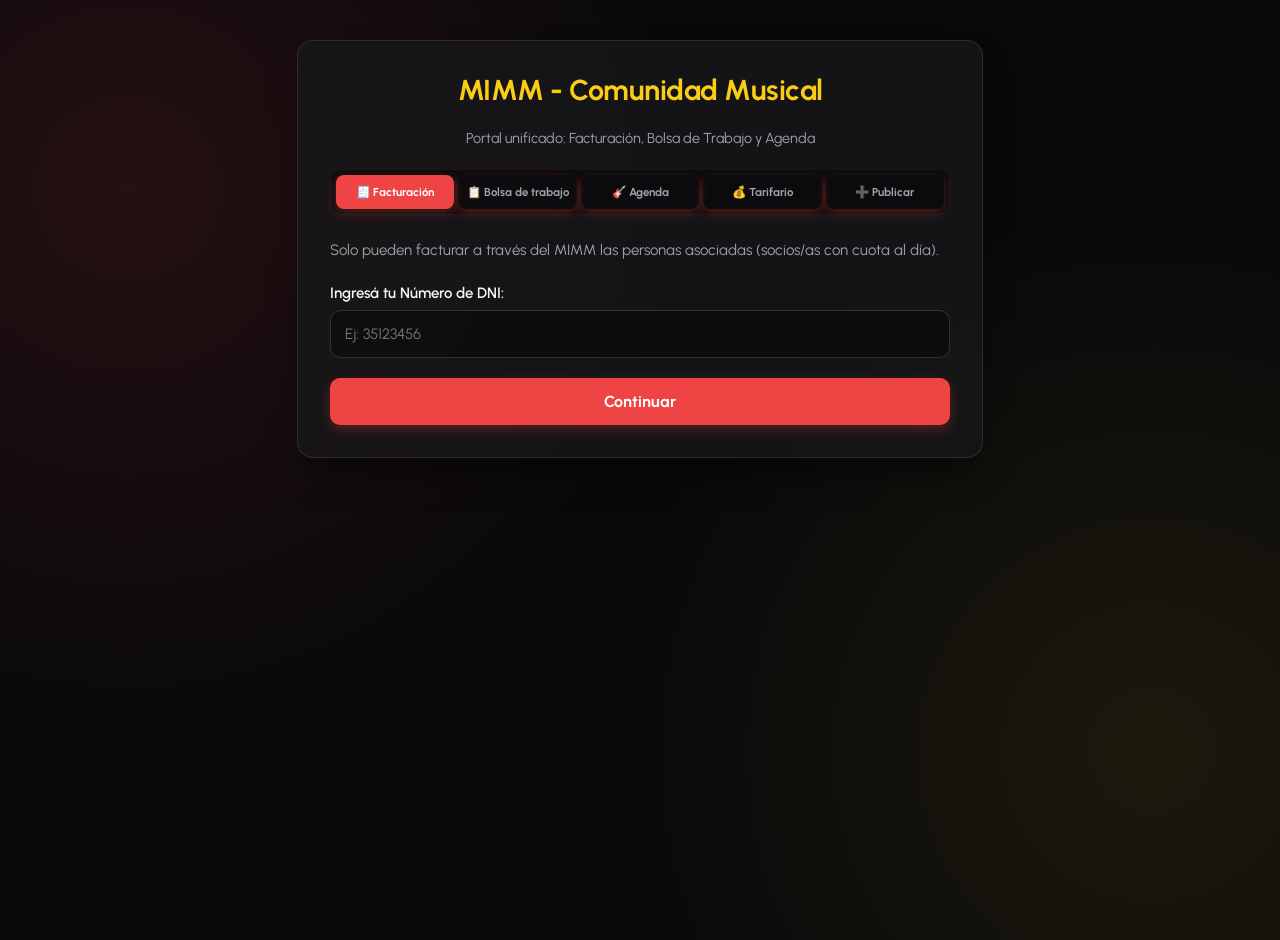
==== index.html @ 671495fc "Update print statement from 'Hello' to 'Goodbye'" ====
<!DOCTYPE html>
<html lang="es">
<head>
    <meta charset="UTF-8">
    <meta name="viewport" content="width=device-width, initial-scale=1.0">
    <title>MIMM - Portal de la Comunidad Musical de Mendoza</title>
    
    <!-- Importación exclusiva de Urbanist -->
    <link rel="preconnect" href="https://fonts.googleapis.com">
    <link rel="preconnect" href="https://fonts.gstatic.com" crossorigin>
    <link href="https://fonts.googleapis.com/css2?family=Urbanist:wght@500;600;700&display=swap" rel="stylesheet">
    
    <link rel="manifest" href="manifest.json">
    <meta name="theme-color" content="#09090b">

    <style>
        :root {
            --bg-deep: #09090b;
            --card-bg: rgba(24, 24, 27, 0.75);
            --card-border: rgba(255, 255, 255, 0.1);
            --primary-red: #ef4444;
            --hover-red: #dc2626;
            --accent-yellow: #facc15;
            --text-light: #f4f4f5;
            --text-muted: #a1a1aa;
            --input-bg: rgba(9, 9, 11, 0.6);
            --radius: 16px;
        }

        body {
            font-family: 'Urbanist', sans-serif, system-ui;
            background-color: var(--bg-deep);
            background-image: 
                radial-gradient(circle at 10% 20%, rgba(239, 68, 68, 0.12) 0%, transparent 40%),
                radial-gradient(circle at 90% 80%, rgba(250, 204, 21, 0.08) 0%, transparent 40%);
            color: var(--text-light);
            margin: 0;
            padding: 20px;
            min-height: 100vh;
            -webkit-font-smoothing: antialiased;
        }

        .container {
            max-width: 620px;
            margin: 20px auto;
            background: var(--card-bg);
            backdrop-filter: blur(16px);
            -webkit-backdrop-filter: blur(16px);
            border: 1px solid var(--card-border);
            padding: 32px;
            border-radius: var(--radius);
            box-shadow: 0 20px 40px -15px rgba(0, 0, 0, 0.7);
        }

        h2, h3 {
            font-family: 'Urbanist', sans-serif;
            color: var(--accent-yellow);
        }

        h2 { 
            font-size: 1.8rem; 
            margin-top: 0; 
            margin-bottom: 22px; 
            font-weight: 700; 
            letter-spacing: -0.5px;
            text-align: center;
        }
        
        h3 { font-size: 1.35rem; font-weight: 700; color: var(--text-light); }

        .subtitle {
            text-align: center;
            color: var(--text-muted);
            font-size: 0.9rem;
            margin-bottom: 22px;
        }

        /* Sistema de pestañas unificado */
        .tabs {
            display: flex;
            gap: 4px;
            margin-bottom: 24px;
            background: rgba(0, 0, 0, 0.4);
            padding: 5px;
            border-radius: 12px;
            border: 1px solid rgba(255, 255, 255, 0.05);
            flex-wrap: wrap;
        }
        .tab-btn {
            flex: 1;
            min-width: 75px;
            padding: 10px 4px;
            border: none;
            background: transparent;
            font-weight: 700;
            font-size: 0.72rem;
            font-family: 'Urbanist', sans-serif;
            color: var(--text-muted);
            border-radius: 8px;
            cursor: pointer;
            transition: all 0.2s;
            text-align: center;
        }
        .tab-btn.active {
            background: var(--primary-red);
            color: white;
            box-shadow: 0 4px 12px rgba(239, 68, 68, 0.3);
        }
        .tab-content {
            display: none;
        }
        .tab-content.active {
            display: block;
        }

        /* Buscador General */
        .search-container {
            margin-bottom: 18px;
        }
        .search-input {
            width: 100%;
            padding: 12px 14px;
            border: 1px solid rgba(255, 255, 255, 0.15);
            border-radius: 10px;
            font-size: 15px;
            font-family: 'Urbanist', sans-serif;
            box-sizing: border-box;
            background: var(--input-bg);
            color: var(--text-light);
            outline: none;
            transition: border-color 0.2s, box-shadow 0.2s;
        }
        .search-input:focus {
            border-color: var(--accent-yellow);
            box-shadow: 0 0 0 3px rgba(250, 204, 21, 0.2);
        }

        /* Tarjetas de Avisos y Agenda */
        .listing-card {
            background: rgba(9, 9, 11, 0.5);
            border: 1px solid rgba(255, 255, 255, 0.08);
            border-left: 5px solid var(--accent-yellow);
            padding: 18px;
            border-radius: 10px;
            margin-bottom: 14px;
        }
        .listing-card.concierto {
            border-left-color: var(--primary-red);
        }
        .listing-title {
            font-weight: 700;
            color: var(--accent-yellow);
            font-size: 1.1rem;
            margin-bottom: 4px;
        }
        .listing-autor {
            font-size: 0.85rem;
            color: #fca5a5;
            font-weight: 700;
            margin-bottom: 6px;
        }
        .listing-meta {
            font-size: 0.8rem;
            color: var(--text-muted);
            margin-bottom: 8px;
            display: flex;
            justify-content: space-between;
            gap: 10px;
            flex-wrap: wrap;
        }
        .listing-desc {
            font-size: 0.9rem;
            color: var(--text-light);
            margin-bottom: 14px;
            line-height: 1.5;
        }
        .wa-btn {
            display: inline-block;
            background-color: #25d366;
            color: white;
            text-decoration: none;
            padding: 8px 14px;
            border-radius: 8px;
            font-size: 0.85rem;
            font-weight: 700;
        }
        .empty-state, .loading-state {
            text-align: center;
            padding: 30px 20px;
            color: var(--text-muted);
            font-size: 0.95rem;
            background: rgba(9, 9, 11, 0.4);
            border-radius: 10px;
            border: 1px dashed rgba(255, 255, 255, 0.15);
        }

        /* Formularios y Controles */
        .form-group {
            margin-bottom: 20px;
        }
        label {
            display: block;
            font-weight: 600;
            margin-bottom: 8px;
            font-size: 15px;
            color: var(--text-light);
        }
        p {
            font-size: 15px;
            line-height: 1.5;
            color: var(--text-muted);
        }
        input, select, textarea {
            width: 100%;
            padding: 14px;
            border: 1px solid rgba(255, 255, 255, 0.15);
            border-radius: 10px;
            box-sizing: border-box;
            font-size: 15px;
            font-family: 'Urbanist', sans-serif;
            background-color: var(--input-bg);
            color: var(--text-light);
            transition: border-color 0.2s, box-shadow 0.2s;
        }
        select option {
            background: #18181b;
            color: #f4f4f5;
        }
        input:focus, select:focus, textarea:focus {
            outline: none;
            border-color: var(--accent-yellow);
            box-shadow: 0 0 0 3px rgba(250, 204, 21, 0.2);
        }
        textarea { resize: vertical; height: 100px; }

        button {
            background-color: var(--primary-red);
            color: white;
            border: none;
            padding: 14px 20px;
            border-radius: 10px;
            font-weight: 700;
            font-family: 'Urbanist', sans-serif;
            cursor: pointer;
            width: 100%;
            font-size: 16px;
            transition: background-color 0.2s, transform 0.15s, box-shadow 0.15s;
            box-shadow: 0 4px 12px rgba(239, 68, 68, 0.3);
        }
        button:hover {
            background-color: var(--hover-red);
            transform: translateY(-2px);
        }
        button:disabled {
            background-color: #52525b;
            cursor: not-allowed;
            transform: none;
        }

        .btn-secondary {
            background-color: #27272a !important;
            border: 1px solid rgba(255, 255, 255, 0.1) !important;
            box-shadow: none !important;
            color: var(--text-light) !important;
        }
        .btn-warning-action {
            background-color: var(--accent-yellow) !important;
            color: #09090b !important;
            box-shadow: 0 4px 12px rgba(250, 204, 21, 0.2) !important;
        }

        .hidden { display: none !important; }

        .alert {
            padding: 14px;
            background-color: rgba(239, 68, 68, 0.15);
            color: #fca5a5;
            border: 1px solid rgba(239, 68, 68, 0.3);
            border-radius: 10px;
            margin-bottom: 18px;
            font-size: 15px;
        }

        .history-card {
            background: rgba(9, 9, 11, 0.5);
            padding: 18px;
            border-radius: 10px;
            margin-bottom: 14px;
            border-left: 5px solid var(--accent-yellow);
            font-size: 15px;
            line-height: 1.5;
            border: 1px solid rgba(255, 255, 255, 0.08);
        }

        .badge-pendiente { 
            color: #fef08a; background: rgba(250, 204, 21, 0.15); border: 1px solid rgba(250, 204, 21, 0.3);
            padding: 4px 10px; border-radius: 6px; display: inline-block; font-size: 13px; font-weight: 700;
        }
        .badge-emitida { 
            color: #86efac; background: rgba(34, 197, 94, 0.15); border: 1px solid rgba(34, 197, 94, 0.3);
            padding: 4px 10px; border-radius: 6px; display: inline-block; font-size: 13px; font-weight: 700;
        }

        hr { margin: 32px 0; border: 0; border-top: 1px solid rgba(255, 255, 255, 0.1); }
    </style>
</head>
<body>

<div class="container">
    <h2>MIMM - Comunidad Musical</h2>
    <div class="subtitle">Portal unificado: Facturación, Bolsa de Trabajo y Agenda</div>

    <!-- Buscador General (Se muestra en Trabajo y Agenda) -->
    <div class="search-container" id="buscadorContainer" style="display: none;">
        <input type="text" id="inputBuscador" class="search-input" placeholder="🔍 Buscar por nombre, banda, instrumento o zona..." oninput="filtrarContenido()">
    </div>

    <!-- Pestañas de Navegación -->
    <div class="tabs">
        <button class="tab-btn active" type="button" onclick="cambiarPestana('facturacion')">🧾 Facturación</button>
        <button class="tab-btn" type="button" onclick="cambiarPestana('trabajo')">📋 Bolsa de trabajo</button>
        <button class="tab-btn" type="button" onclick="cambiarPestana('agenda')">🎸 Agenda</button>
        <button class="tab-btn" type="button" onclick="cambiarPestana('tarifario')">💰 Tarifario</button>
        <button class="tab-btn" type="button" onclick="cambiarPestana('publicar')">➕ Publicar</button>
    </div>

    <!-- PESTAÑA 1: FACTURACIÓN (Módulo de Referencia) -->
    <div id="pestana-facturacion" class="tab-content active">
        <div id="auth-section">
            <p style="margin-bottom: 22px;">Solo pueden facturar a través del MIMM las personas asociadas (socios/as con cuota al día).</p>
            <div id="auth-error" class="alert hidden">DNI no encontrado o socio/a sin cuota al día.</div>
            <div class="form-group">
                <label for="dni-input">Ingresá tu Número de DNI:</label>
                <input type="number" id="dni-input" placeholder="Ej: 35123456">
            </div>
            <button onclick="verificarSocio()">Continuar</button>
        </div>

        <div id="app-section" class="hidden">
            <div style="display: flex; justify-content: space-between; align-items: center; margin-bottom: 22px; background: rgba(0,0,0,0.3); padding: 12px 16px; border-radius: 10px; border: 1px solid rgba(255,255,255,0.05);">
                <span id="socio-welcome" style="font-weight: 700; color: var(--accent-yellow); font-size: 15px;"></span>
                <button onclick="cerrarSesion()" class="btn-secondary" style="width: auto; padding: 8px 14px; font-size: 13px;">Salir</button>
            </div>

            <h3>Solicitar Factura</h3>
            <form id="form-google" method="POST" action="https://script.google.com/macros/s/AKfycbzd6rwNpc74Vhb-OeJHPMRhdT91sTy5jNYzTLTXBJ4rHET6a-2n46z37Dqine7Q3pk/exec" target="hidden_iframe" onsubmit="procesarEnvioLocal(event)">
                <input type="hidden" name="dni" id="hidden-dni">
                
                <div class="form-group">
                    <label>Nombre y Apellido del socio/a:</label>
                    <input type="text" name="nombre" id="fac-nombre" placeholder="Ej: Juan Pérez" required>
                </div>
                <div class="form-group">
                    <label>CUIT/CUIL de la persona o institución destinataria:</label>
                    <input type="text" name="cuit" id="fac-cuit" placeholder="Ej: 30-71111111-9" required>
                </div>
                <div class="form-group">
                    <label>Detalle de facturación (Trabajo realizado, lugar, fecha, expte., etc.):</label>
                    <textarea name="detalle" id="fac-detalle" placeholder="Ej: Honorarios por show en vivo..." required></textarea>
                </div>
                <div class="form-group">
                    <label>Monto total a facturar ($):</label>
                    <input type="number" name="monto" id="fac-monto" placeholder="Ej: 50000" required>
                </div>
                <div class="form-group">
                    <label>Correo electrónico donde debe ser enviada la factura:</label>
                    <input type="email" name="correo" id="fac-correo" placeholder="Ej: dependencia@solicitante.com" required>
                </div>

                <button type="submit">Enviar Solicitud</button>
            </form>

            <iframe name="hidden_iframe" id="hidden_iframe" style="display:none;"></iframe>
            <hr>

            <div style="display: flex; justify-content: space-between; align-items: center; margin-bottom: 16px; flex-wrap: wrap; gap: 12px;">
                <h3 style="margin: 0;">Mis Solicitudes y Estados</h3>
                <div style="display: flex; gap: 8px;">
                    <button onclick="sincronizarHistorial()" class="btn-warning-action" style="width: auto; padding: 8px 14px; font-size: 13px;">Actualizar Estados</button>
                    <button onclick="limpiarHistorial()" class="btn-secondary" style="width: auto; padding: 8px 14px; font-size: 13px; color: #fca5a5 !important;" title="Borrar historial local">Borrar</button>
                </div>
            </div>
            <div id="historial-lista"><p style='font-size: 15px;'>Cargando solicitudes...</p></div>
        </div>
    </div>

    <!-- PESTAÑA 2: BOLSA DE TRABAJO -->
    <div id="pestana-trabajo" class="tab-content">
        <div class="form-group">
            <label for="filtroCategoriaTrabajo">Filtrar categoría laboral:</label>
            <select id="filtroCategoriaTrabajo" onchange="filtrarContenido()">
                <option value="todos">Todas las categorías</option>
                <option value="banda">Buscan Músico / Integrante</option>
                <option value="sesionista">Sesionistas y Grabación</option>
                <option value="tecnico">Técnicos / Sonido / Iluminación</option>
                <option value="ofrezco">Ofrezco Servicios / Clases</option>
            </select>
        </div>
        <div id="contenedorTrabajos"><div class="loading-state">🔄 Conectando con la base de datos...</div></div>
    </div>

    <!-- PESTAÑA 3: AGENDA -->
    <div id="pestana-agenda" class="tab-content">
        <div id="contenedorAgenda"><div class="loading-state">🔄 Cargando agenda de conciertos...</div></div>
    </div>

    <!-- PESTAÑA 4: TARIFARIO -->
    <div id="pestana-tarifario" class="tab-content">
        <div style="background: rgba(9, 9, 11, 0.6); border-radius: 10px; overflow: hidden; border: 1px solid rgba(255,255,255,0.1);">
            <iframe src="tarifario.html" style="width: 100%; height: 750px; border: none;" title="Tarifario Oficial MIMM"></iframe>
        </div>
    </div>

    <!-- PESTAÑA 5: PUBLICAR -->
    <div id="pestana-publicar" class="tab-content">
        <form id="formAviso" onsubmit="publicarAviso(event)">
            <div class="form-group">
                <label for="tipoPublicacion">¿Qué querés publicar?:</label>
                <select id="tipoPublicacion" onchange="actualizarFormularioPublicacion()" required>
                    <option value="trabajo">Bolsa de Trabajo / Servicio</option>
                    <option value="concierto">Concierto / Evento en Vivo</option>
                </select>
            </div>
            <div class="form-group">
                <label for="autorAviso">Tu Nombre / Artista o Banda:</label>
                <input type="text" id="autorAviso" placeholder="Ej: Juan Pérez / Trío Los Cumpas" required>
            </div>
            <div class="form-group">
                <label id="labelTitulo" for="tituloAviso">Título del aviso:</label>
                <input type="text" id="tituloAviso" placeholder="Ej: Busco bajista / Presentación" required>
            </div>
            <div class="form-group" id="grupoCatTrabajo">
                <label for="tipoCat">Categoría laboral:</label>
                <select id="tipoCat">
                    <option value="banda">Buscan Músico / Integrante</option>
                    <option value="sesionista">Sesionistas y Grabación</option>
                    <option value="tecnico">Técnicos / Sonido / Iluminación</option>
                    <option value="ofrezco">Ofrezco Servicios / Clases</option>
                </select>
            </div>
            <div class="form-group" id="grupoFechaEvento" style="display: none;">
                <label for="fechaEvento">Fecha y Hora del Concierto:</label>
                <input type="text" id="fechaEvento" placeholder="Ej: Viernes 21 hs">
            </div>
            <div class="form-group">
                <label id="labelZona" for="zonaAviso">Zona / Departamento:</label>
                <input type="text" id="zonaAviso" placeholder="Ej: Gran Mendoza" required>
            </div>
            <div class="form-group">
                <label for="descAviso">Descripción y detalles:</label>
                <textarea id="descAviso" placeholder="Detalles de la propuesta..." required></textarea>
            </div>
            <div class="form-group">
                <label for="telAviso">WhatsApp de contacto:</label>
                <input type="text" id="telAviso" placeholder="Ej: 5492611234567" required>
            </div>
            <button class="action-btn" type="submit" id="btnEnviar">Publicar en la Red</button>
        </form>
    </div>
</div>

<script>
    // URL Unificada de Google Apps Script
    const URL_SCRIPT = "https://script.google.com/macros/s/AKfycbzd6rwNpc74Vhb-OeJHPMRhdT91sTy5jNYzTLTXBJ4rHET6a-2n46z37Dqine7Q3pk/exec";
    
    let dniActual = "";
    const sociosValidos = ["12345678", "35123456", "40999888"];
    let listaGlobalAvisos = [];

    window.onload = function() {
        cargarAvisos();
    };

    function cambiarPestana(pestana) {
        document.querySelectorAll('.tab-btn').forEach(b => b.classList.remove('active'));
        document.querySelectorAll('.tab-content').forEach(c => c.classList.remove('active'));

        const buscador = document.getElementById('buscadorContainer');
        buscador.style.display = (pestana === 'trabajo' || pestana === 'agenda') ? 'block' : 'none';

        if (pestana === 'facturacion') {
            document.querySelectorAll('.tab-btn')[0].classList.add('active');
            document.getElementById('pestana-facturacion').classList.add('active');
        } else if (pestana === 'trabajo') {
            document.querySelectorAll('.tab-btn')[1].classList.add('active');
            document.getElementById('pestana-trabajo').classList.add('active');
        } else if (pestana === 'agenda') {
            document.querySelectorAll('.tab-btn')[2].classList.add('active');
            document.getElementById('pestana-agenda').classList.add('active');
        } else if (pestana === 'tarifario') {
            document.querySelectorAll('.tab-btn')[3].classList.add('active');
            document.getElementById('pestana-tarifario').classList.add('active');
        } else if (pestana === 'publicar') {
            document.querySelectorAll('.tab-btn')[4].classList.add('active');
            document.getElementById('pestana-publicar').classList.add('active');
        }
    }

    // --- CARGA Y RENDERIZADO DE AVISOS Y AGENDA (JSONP para evitar problemas de CORS en GET) ---
    function cargarAvisos() {
        const callbackName = 'jsonp_avisos_cb_' + Math.round(100000 * Math.random());

        window[callbackName] = function(data) {
            delete window[callbackName];
            const scriptTag = document.getElementById(callbackName);
            if (scriptTag) scriptTag.remove();

            if (Array.isArray(data)) {
                listaGlobalAvisos = data.reverse();
                renderizarListados(listaGlobalAvisos);
            } else {
                mostrarEstadoVacio();
            }
        };

        const script = document.createElement('script');
        script.id = callbackName;
        script.src = `${URL_SCRIPT}?accion=avisos&callback=${callbackName}`;
        script.onerror = function() {
            delete window[callbackName];
            script.remove();
            mostrarEstadoVacio();
        };
        
        document.body.appendChild(script);
    }

    function mostrarEstadoVacio() {
        document.getElementById('contenedorTrabajos').innerHTML = `<div class="empty-state">📭 No hay avisos laborales publicados.</div>`;
        document.getElementById('contenedorAgenda').innerHTML = `<div class="empty-state">🎸 No hay conciertos agendados.</div>`;
    }

    function renderizarListados(datos) {
        const contTrabajos = document.getElementById('contenedorTrabajos');
        const contAgenda = document.getElementById('contenedorAgenda');
        contTrabajos.innerHTML = "";
        contAgenda.innerHTML = "";
        let hayTrabajos = false, hayConciertos = false;

        datos.forEach(item => {
            const esConcierto = (item.categoria || "").toLowerCase() === 'concierto';
            const card = document.createElement('div');
            card.className = esConcierto ? 'listing-card concierto' : 'listing-card';
            card.setAttribute('data-cat', (item.categoria || 'trabajo').toLowerCase());
            card.setAttribute('data-texto', `${item.autor || ''} ${item.titulo} ${item.zona} ${item.descripcion}`.toLowerCase());

            let telLimpio = (item.whatsapp || "").replace(/\D/g, '');
            const mensajeWa = encodeURIComponent(`Hola, me interesa tu publicación "${item.titulo}" vista en el MIMM.`);
            let infoFecha = (esConcierto && item.fechaEvento) ? `<span>📅 ${item.fechaEvento}</span>` : '';

            card.innerHTML = `
                <div class="listing-title">${item.titulo}</div>
                <div class="listing-autor">👤 ${item.autor || 'Comunidad MIMM'}</div>
                <div class="listing-meta">
                    <span>📍 ${item.zona}</span>
                    ${infoFecha}
                </div>
                <div class="listing-desc">${item.descripcion}</div>
                <a href="https://wa.me/${telLimpio}?text=${mensajeWa}" class="wa-btn" target="_blank">💬 Contactar por WhatsApp</a>
            `;

            if (esConcierto) {
                contAgenda.appendChild(card);
                hayConciertos = true;
            } else {
                contTrabajos.appendChild(card);
                hayTrabajos = true;
            }
        });

        if (!hayTrabajos) contTrabajos.innerHTML = `<div class="empty-state">📭 No hay avisos laborales publicados.</div>`;
        if (!hayConciertos) contAgenda.innerHTML = `<div class="empty-state">🎸 No hay conciertos agendados.</div>`;
        filtrarContenido();
    }

    function filtrarContenido() {
        const textoBusqueda = document.getElementById('inputBuscador').value.toLowerCase();
        const categoriaTrabajo = document.getElementById('filtroCategoriaTrabajo').value;
        document.querySelectorAll('.listing-card').forEach(card => {
            const cat = card.getAttribute('data-cat');
            const texto = card.getAttribute('data-texto');
            if (!texto) return;
            const coincide = texto.includes(textoBusqueda);
            if (cat === 'concierto') {
                card.style.display = coincide ? 'block' : 'none';
            } else {
                card.style.display = ((categoriaTrabajo === 'todos' || cat === categoriaTrabajo) && coincide) ? 'block' : 'none';
            }
        });
    }

    function actualizarFormularioPublicacion() {
        const tipo = document.getElementById('tipoPublicacion').value;
        document.getElementById('grupoCatTrabajo').style.display = (tipo === 'concierto') ? 'none' : 'block';
        document.getElementById('grupoFechaEvento').style.display = (tipo === 'concierto') ? 'block' : 'none';
    }

    function publicarAviso(event) {
        event.preventDefault();
        const btn = document.getElementById('btnEnviar');
        btn.disabled = true;
        btn.textContent = "Publicando...";

        const tipo = document.getElementById('tipoPublicacion').value;
        const datos = {
            tipo: "aviso", // Identificador clave para el Apps Script
            autor: document.getElementById('autorAviso').value,
            titulo: document.getElementById('tituloAviso').value,
            categoria: tipo === 'concierto' ? 'concierto' : document.getElementById('tipoCat').value,
            zona: document.getElementById('zonaAviso').value,
            descripcion: document.getElementById('descAviso').value,
            whatsapp: document.getElementById('telAviso').value,
            fechaEvento: tipo === 'concierto' ? document.getElementById('fechaEvento').value : ''
        };

        fetch(URL_SCRIPT, {
            method: "POST",
            redirect: "follow",
            body: JSON.stringify(datos)
        })
        .then(res => res.json())
        .then(res => {
            alert('¡Publicación realizada con éxito!');
            document.getElementById('formAviso').reset();
            cambiarPestana(tipo === 'concierto' ? 'agenda' : 'trabajo');
            cargarAvisos();
        })
        .catch(err => {
            console.error("Error al publicar:", err);
            alert('¡Publicación realizada con éxito!');
            document.getElementById('formAviso').reset();
            cargarAvisos();
        })
        .finally(() => {
            btn.disabled = false;
            btn.textContent = "Publicar en la Red";
        });
    }

    // --- LÓGICA DE FACTURACIÓN (Intacta como pediste) ---
    function verificarSocio() {
        const dni = document.getElementById("dni-input").value.trim();
        const errorBox = document.getElementById("auth-error");

        if (sociosValidos.includes(dni)) {
            dniActual = dni;
            document.getElementById("hidden-dni").value = dni;
            errorBox.classList.add("hidden");
            document.getElementById("auth-section").classList.add("hidden");
            document.getElementById("app-section").classList.remove("hidden");
            document.getElementById("socio-welcome").innerText = `Socio/a DNI: ${dni}`;
            sincronizarHistorial();
        } else {
            errorBox.classList.remove("hidden");
        }
    }

    function cerrarSesion() {
        dniActual = "";
        document.getElementById("app-section").classList.add("hidden");
        document.getElementById("auth-section").classList.remove("hidden");
        document.getElementById("dni-input").value = "";
        document.getElementById("fac-nombre").value = "";
    }

    function procesarEnvioLocal(event) {
        const nombre = document.getElementById("fac-nombre").value.trim();
        const cuit = document.getElementById("fac-cuit").value.trim();
        const detalle = document.getElementById("fac-detalle").value.trim();
        const monto = document.getElementById("fac-monto").value.trim();
        const correo = document.getElementById("fac-correo").value.trim();

        const nuevaFactura = {
            nombre,
            dni: dniActual,
            cuit,
            detalle,
            monto,
            correo,
            fecha: new Date().toLocaleDateString(),
            estado: "Pendiente de emisión 🟡"
        };

        let misFacturas = JSON.parse(localStorage.getItem("mimm_facturas_" + dniActual)) || [];
        misFacturas.push(nuevaFactura);
        localStorage.setItem("mimm_facturas_" + dniActual, JSON.stringify(misFacturas));

        setTimeout(() => {
            document.getElementById("fac-cuit").value = "";
            document.getElementById("fac-detalle").value = "";
            document.getElementById("fac-monto").value = "";
            document.getElementById("fac-correo").value = "";
            alert("¡Solicitud registrada con éxito!");
            sincronizarHistorial();
        }, 800);
    }

    function sincronizarHistorial() {
        const contenedor = document.getElementById("historial-lista");
        contenedor.innerHTML = "<p style='font-size: 15px;'>Sincronizando con la planilla...</p>";

        fetch(`${URL_SCRIPT}?dni=${dniActual}`, { method: "GET", redirect: "follow" })
            .then(response => response.json())
            .then(data => {
                if (!Array.isArray(data) || data.length === 0) {
                    let misFacturasLocales = JSON.parse(localStorage.getItem("mimm_facturas_" + dniActual)) || [];
                    if (misFacturasLocales.length > 0) {
                        renderizarLista(misFacturasLocales);
                    } else {
                        contenedor.innerHTML = "<p style='font-size: 15px;'>No tenés solicitudes registradas.</p>";
                    }
                    return;
                }

                localStorage.setItem("mimm_facturas_" + dniActual, JSON.stringify(data));
                renderizarLista(data);
            })
            .catch(error => {
                let misFacturas = JSON.parse(localStorage.getItem("mimm_facturas_" + dniActual)) || [];
                renderizarLista(misFacturas);
            });
    }

    function limpiarHistorial() {
        if(confirm("¿Estás seguro de borrar el historial guardado en este dispositivo?")) {
            localStorage.removeItem("mimm_facturas_" + dniActual);
            cargarHistorialLocalVacio();
        }
    }

    function cargarHistorialLocalVacio() {
        const contenedor = document.getElementById("historial-lista");
        contenedor.innerHTML = "<p style='font-size: 15px;'>No tenés solicitudes registradas.</p>";
    }

    function renderizarLista(facturas) {
        const contenedor = document.getElementById("historial-lista");
        if (!facturas || facturas.length === 0) {
            contenedor.innerHTML = "<p style='font-size: 15px;'>No tenés solicitudes registradas.</p>";
            return;
        }

        contenedor.innerHTML = "";
        let copiaInvertida = [...facturas].reverse();
        
        copiaInvertida.forEach(fac => {
            let estadoStr = (fac.estado || "").toLowerCase();
            let esEmitida = estadoStr.includes("emitid") || estadoStr.includes("aprob");
            let claseEstado = esEmitida ? "badge-emitida" : "badge-pendiente";

            contenedor.innerHTML += `
                <div class="history-card">
                    <strong style="color: var(--accent-yellow);">Socio/a:</strong> ${fac.nombre} (DNI: ${fac.dni})<br>
                    <strong>Destinatario (CUIT):</strong> ${fac.cuit} <br>
                    <strong>Detalle:</strong> ${fac.detalle} <br>
                    <strong>Monto:</strong> <span style="color: var(--accent-yellow); font-weight:700;">$${fac.monto}</span> <br>
                    <strong>Enviar a:</strong> ${fac.correo} <br>
                    <strong>Fecha:</strong> ${fac.fecha ? new Date(fac.fecha).toLocaleDateString('es-AR') : 'N/D'} <br>
                    <strong>Estado:</strong> <span class="${claseEstado}">${fac.estado}</span>
                </div>
            `;
        });
    }
</script>

</body>
</html>
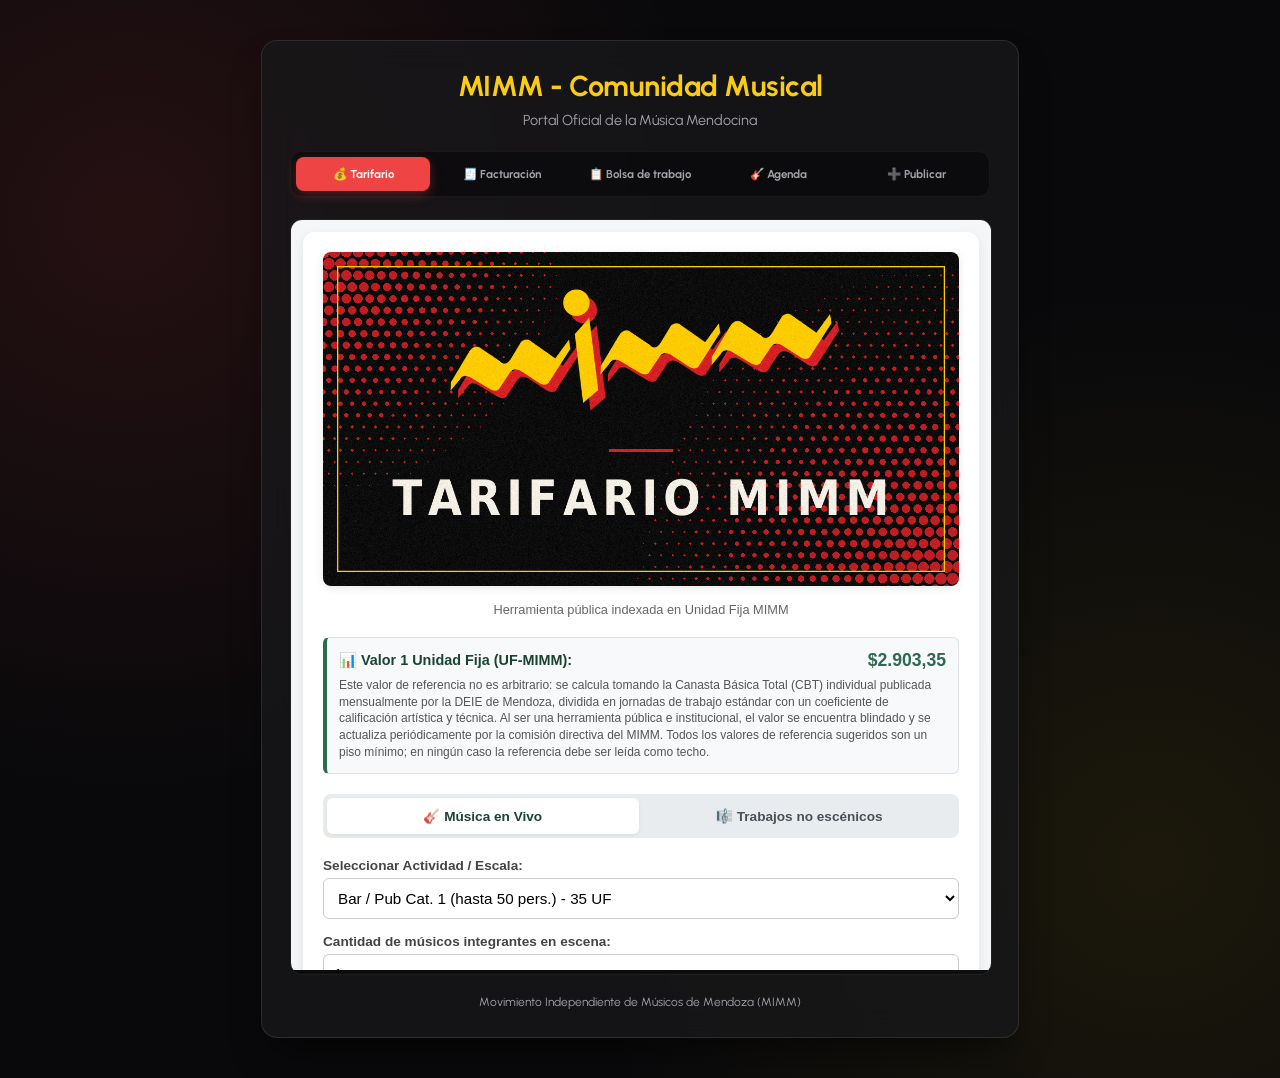
==== commit 6e6265ee: "Refactor HTML structure and styles for clarity Updated comments and adjusted styles for consistency." ====
--- a/index.html
+++ b/index.html
@@ -5,7 +5,7 @@
     <meta name="viewport" content="width=device-width, initial-scale=1.0">
     <title>MIMM - Portal de la Comunidad Musical de Mendoza</title>
     
-    <!-- Importación exclusiva de Urbanist -->
+    <!-- Fuente Urbanist -->
     <link rel="preconnect" href="https://fonts.googleapis.com">
     <link rel="preconnect" href="https://fonts.gstatic.com" crossorigin>
     <link href="https://fonts.googleapis.com/css2?family=Urbanist:wght@500;600;700&display=swap" rel="stylesheet">
@@ -23,7 +23,6 @@
             --accent-yellow: #facc15;
             --text-light: #f4f4f5;
             --text-muted: #a1a1aa;
-            --input-bg: rgba(9, 9, 11, 0.6);
             --radius: 16px;
         }
 
@@ -41,32 +40,27 @@
         }
 
         .container {
-            max-width: 620px;
+            max-width: 700px;
             margin: 20px auto;
             background: var(--card-bg);
             backdrop-filter: blur(16px);
             -webkit-backdrop-filter: blur(16px);
             border: 1px solid var(--card-border);
-            padding: 32px;
+            padding: 28px;
             border-radius: var(--radius);
             box-shadow: 0 20px 40px -15px rgba(0, 0, 0, 0.7);
         }
 
-        h2, h3 {
+        h2 {
             font-family: 'Urbanist', sans-serif;
             color: var(--accent-yellow);
-        }
-
-        h2 { 
-            font-size: 1.8rem; 
-            margin-top: 0; 
-            margin-bottom: 22px; 
-            font-weight: 700; 
+            font-size: 1.8rem;
+            margin-top: 0;
+            margin-bottom: 8px;
+            font-weight: 700;
             letter-spacing: -0.5px;
             text-align: center;
         }
-        
-        h3 { font-size: 1.35rem; font-weight: 700; color: var(--text-light); }
 
         .subtitle {
             text-align: center;
@@ -75,11 +69,11 @@
             margin-bottom: 22px;
         }
 
-        /* Sistema de pestañas unificado */
+        /* Sistema de pestañas en el orden correcto */
         .tabs {
             display: flex;
             gap: 4px;
-            margin-bottom: 24px;
+            margin-bottom: 22px;
             background: rgba(0, 0, 0, 0.4);
             padding: 5px;
             border-radius: 12px;
@@ -88,7 +82,7 @@
         }
         .tab-btn {
             flex: 1;
-            min-width: 75px;
+            min-width: 85px;
             padding: 10px 4px;
             border: none;
             background: transparent;
@@ -106,660 +100,68 @@
             color: white;
             box-shadow: 0 4px 12px rgba(239, 68, 68, 0.3);
         }
-        .tab-content {
-            display: none;
-        }
-        .tab-content.active {
-            display: block;
+        .tab-btn:hover:not(.active) {
+            color: var(--text-light);
+            background: rgba(255, 255, 255, 0.05);
         }
 
-        /* Buscador General */
-        .search-container {
-            margin-bottom: 18px;
+        /* Contenedor del Módulo (Iframe limpio y aislado) */
+        .module-frame-container {
+            width: 100%;
+            background: rgba(9, 9, 11, 0.6);
+            border-radius: 12px;
+            overflow: hidden;
+            border: 1px solid rgba(255, 255, 255, 0.08);
+            min-height: 750px;
         }
-        .search-input {
+        iframe {
             width: 100%;
-            padding: 12px 14px;
-            border: 1px solid rgba(255, 255, 255, 0.15);
-            border-radius: 10px;
-            font-size: 15px;
-            font-family: 'Urbanist', sans-serif;
-            box-sizing: border-box;
-            background: var(--input-bg);
-            color: var(--text-light);
-            outline: none;
-            transition: border-color 0.2s, box-shadow 0.2s;
-        }
-        .search-input:focus {
-            border-color: var(--accent-yellow);
-            box-shadow: 0 0 0 3px rgba(250, 204, 21, 0.2);
+            height: 750px;
+            border: none;
+            background: transparent;
         }
 
-        /* Tarjetas de Avisos y Agenda */
-        .listing-card {
-            background: rgba(9, 9, 11, 0.5);
-            border: 1px solid rgba(255, 255, 255, 0.08);
-            border-left: 5px solid var(--accent-yellow);
-            padding: 18px;
-            border-radius: 10px;
-            margin-bottom: 14px;
-        }
-        .listing-card.concierto {
-            border-left-color: var(--primary-red);
-        }
-        .listing-title {
-            font-weight: 700;
-            color: var(--accent-yellow);
-            font-size: 1.1rem;
-            margin-bottom: 4px;
-        }
-        .listing-autor {
-            font-size: 0.85rem;
-            color: #fca5a5;
-            font-weight: 700;
-            margin-bottom: 6px;
-        }
-        .listing-meta {
-            font-size: 0.8rem;
-            color: var(--text-muted);
-            margin-bottom: 8px;
-            display: flex;
-            justify-content: space-between;
-            gap: 10px;
-            flex-wrap: wrap;
-        }
-        .listing-desc {
-            font-size: 0.9rem;
-            color: var(--text-light);
-            margin-bottom: 14px;
-            line-height: 1.5;
-        }
-        .wa-btn {
-            display: inline-block;
-            background-color: #25d366;
-            color: white;
-            text-decoration: none;
-            padding: 8px 14px;
-            border-radius: 8px;
-            font-size: 0.85rem;
-            font-weight: 700;
-        }
-        .empty-state, .loading-state {
+        .footer {
             text-align: center;
-            padding: 30px 20px;
-            color: var(--text-muted);
-            font-size: 0.95rem;
-            background: rgba(9, 9, 11, 0.4);
-            border-radius: 10px;
-            border: 1px dashed rgba(255, 255, 255, 0.15);
-        }
-
-        /* Formularios y Controles */
-        .form-group {
-            margin-bottom: 20px;
-        }
-        label {
-            display: block;
-            font-weight: 600;
-            margin-bottom: 8px;
-            font-size: 15px;
-            color: var(--text-light);
-        }
-        p {
-            font-size: 15px;
-            line-height: 1.5;
+            margin-top: 20px;
+            font-size: 0.75rem;
             color: var(--text-muted);
         }
-        input, select, textarea {
-            width: 100%;
-            padding: 14px;
-            border: 1px solid rgba(255, 255, 255, 0.15);
-            border-radius: 10px;
-            box-sizing: border-box;
-            font-size: 15px;
-            font-family: 'Urbanist', sans-serif;
-            background-color: var(--input-bg);
-            color: var(--text-light);
-            transition: border-color 0.2s, box-shadow 0.2s;
-        }
-        select option {
-            background: #18181b;
-            color: #f4f4f5;
-        }
-        input:focus, select:focus, textarea:focus {
-            outline: none;
-            border-color: var(--accent-yellow);
-            box-shadow: 0 0 0 3px rgba(250, 204, 21, 0.2);
-        }
-        textarea { resize: vertical; height: 100px; }
-
-        button {
-            background-color: var(--primary-red);
-            color: white;
-            border: none;
-            padding: 14px 20px;
-            border-radius: 10px;
-            font-weight: 700;
-            font-family: 'Urbanist', sans-serif;
-            cursor: pointer;
-            width: 100%;
-            font-size: 16px;
-            transition: background-color 0.2s, transform 0.15s, box-shadow 0.15s;
-            box-shadow: 0 4px 12px rgba(239, 68, 68, 0.3);
-        }
-        button:hover {
-            background-color: var(--hover-red);
-            transform: translateY(-2px);
-        }
-        button:disabled {
-            background-color: #52525b;
-            cursor: not-allowed;
-            transform: none;
-        }
-
-        .btn-secondary {
-            background-color: #27272a !important;
-            border: 1px solid rgba(255, 255, 255, 0.1) !important;
-            box-shadow: none !important;
-            color: var(--text-light) !important;
-        }
-        .btn-warning-action {
-            background-color: var(--accent-yellow) !important;
-            color: #09090b !important;
-            box-shadow: 0 4px 12px rgba(250, 204, 21, 0.2) !important;
-        }
-
-        .hidden { display: none !important; }
-
-        .alert {
-            padding: 14px;
-            background-color: rgba(239, 68, 68, 0.15);
-            color: #fca5a5;
-            border: 1px solid rgba(239, 68, 68, 0.3);
-            border-radius: 10px;
-            margin-bottom: 18px;
-            font-size: 15px;
-        }
-
-        .history-card {
-            background: rgba(9, 9, 11, 0.5);
-            padding: 18px;
-            border-radius: 10px;
-            margin-bottom: 14px;
-            border-left: 5px solid var(--accent-yellow);
-            font-size: 15px;
-            line-height: 1.5;
-            border: 1px solid rgba(255, 255, 255, 0.08);
-        }
-
-        .badge-pendiente { 
-            color: #fef08a; background: rgba(250, 204, 21, 0.15); border: 1px solid rgba(250, 204, 21, 0.3);
-            padding: 4px 10px; border-radius: 6px; display: inline-block; font-size: 13px; font-weight: 700;
-        }
-        .badge-emitida { 
-            color: #86efac; background: rgba(34, 197, 94, 0.15); border: 1px solid rgba(34, 197, 94, 0.3);
-            padding: 4px 10px; border-radius: 6px; display: inline-block; font-size: 13px; font-weight: 700;
-        }
-
-        hr { margin: 32px 0; border: 0; border-top: 1px solid rgba(255, 255, 255, 0.1); }
     </style>
 </head>
 <body>
 
 <div class="container">
     <h2>MIMM - Comunidad Musical</h2>
-    <div class="subtitle">Portal unificado: Facturación, Bolsa de Trabajo y Agenda</div>
+    <div class="subtitle">Portal Oficial de la Música Mendocina</div>
 
-    <!-- Buscador General (Se muestra en Trabajo y Agenda) -->
-    <div class="search-container" id="buscadorContainer" style="display: none;">
-        <input type="text" id="inputBuscador" class="search-input" placeholder="🔍 Buscar por nombre, banda, instrumento o zona..." oninput="filtrarContenido()">
+    <!-- Pestañas ordenadas estrictamente de izquierda a derecha -->
+    <div class="tabs">
+        <button class="tab-btn active" type="button" onclick="cargarModulo('tarifario.html', this)">💰 Tarifario</button>
+        <button class="tab-btn" type="button" onclick="cargarModulo('facturacion.html', this)">🧾 Facturación</button>
+        <button class="tab-btn" type="button" onclick="cargarModulo('trabajo.html', this)">📋 Bolsa de trabajo</button>
+        <button class="tab-btn" type="button" onclick="cargarModulo('agenda.html', this)">🎸 Agenda</button>
+        <button class="tab-btn" type="button" onclick="cargarModulo('publicar.html', this)">➕ Publicar</button>
     </div>
 
-    <!-- Pestañas de Navegación -->
-    <div class="tabs">
-        <button class="tab-btn active" type="button" onclick="cambiarPestana('facturacion')">🧾 Facturación</button>
-        <button class="tab-btn" type="button" onclick="cambiarPestana('trabajo')">📋 Bolsa de trabajo</button>
-        <button class="tab-btn" type="button" onclick="cambiarPestana('agenda')">🎸 Agenda</button>
-        <button class="tab-btn" type="button" onclick="cambiarPestana('tarifario')">💰 Tarifario</button>
-        <button class="tab-btn" type="button" onclick="cambiarPestana('publicar')">➕ Publicar</button>
+    <!-- Contenedor modular por Iframe (inicia en tarifario.html acorde a la primera pestaña activa) -->
+    <div class="module-frame-container">
+        <iframe id="moduloFrame" src="tarifario.html" title="Módulo MIMM"></iframe>
     </div>
 
-    <!-- PESTAÑA 1: FACTURACIÓN (Módulo de Referencia) -->
-    <div id="pestana-facturacion" class="tab-content active">
-        <div id="auth-section">
-            <p style="margin-bottom: 22px;">Solo pueden facturar a través del MIMM las personas asociadas (socios/as con cuota al día).</p>
-            <div id="auth-error" class="alert hidden">DNI no encontrado o socio/a sin cuota al día.</div>
-            <div class="form-group">
-                <label for="dni-input">Ingresá tu Número de DNI:</label>
-                <input type="number" id="dni-input" placeholder="Ej: 35123456">
-            </div>
-            <button onclick="verificarSocio()">Continuar</button>
-        </div>
-
-        <div id="app-section" class="hidden">
-            <div style="display: flex; justify-content: space-between; align-items: center; margin-bottom: 22px; background: rgba(0,0,0,0.3); padding: 12px 16px; border-radius: 10px; border: 1px solid rgba(255,255,255,0.05);">
-                <span id="socio-welcome" style="font-weight: 700; color: var(--accent-yellow); font-size: 15px;"></span>
-                <button onclick="cerrarSesion()" class="btn-secondary" style="width: auto; padding: 8px 14px; font-size: 13px;">Salir</button>
-            </div>
-
-            <h3>Solicitar Factura</h3>
-            <form id="form-google" method="POST" action="https://script.google.com/macros/s/AKfycbzd6rwNpc74Vhb-OeJHPMRhdT91sTy5jNYzTLTXBJ4rHET6a-2n46z37Dqine7Q3pk/exec" target="hidden_iframe" onsubmit="procesarEnvioLocal(event)">
-                <input type="hidden" name="dni" id="hidden-dni">
-                
-                <div class="form-group">
-                    <label>Nombre y Apellido del socio/a:</label>
-                    <input type="text" name="nombre" id="fac-nombre" placeholder="Ej: Juan Pérez" required>
-                </div>
-                <div class="form-group">
-                    <label>CUIT/CUIL de la persona o institución destinataria:</label>
-                    <input type="text" name="cuit" id="fac-cuit" placeholder="Ej: 30-71111111-9" required>
-                </div>
-                <div class="form-group">
-                    <label>Detalle de facturación (Trabajo realizado, lugar, fecha, expte., etc.):</label>
-                    <textarea name="detalle" id="fac-detalle" placeholder="Ej: Honorarios por show en vivo..." required></textarea>
-                </div>
-                <div class="form-group">
-                    <label>Monto total a facturar ($):</label>
-                    <input type="number" name="monto" id="fac-monto" placeholder="Ej: 50000" required>
-                </div>
-                <div class="form-group">
-                    <label>Correo electrónico donde debe ser enviada la factura:</label>
-                    <input type="email" name="correo" id="fac-correo" placeholder="Ej: dependencia@solicitante.com" required>
-                </div>
-
-                <button type="submit">Enviar Solicitud</button>
-            </form>
-
-            <iframe name="hidden_iframe" id="hidden_iframe" style="display:none;"></iframe>
-            <hr>
-
-            <div style="display: flex; justify-content: space-between; align-items: center; margin-bottom: 16px; flex-wrap: wrap; gap: 12px;">
-                <h3 style="margin: 0;">Mis Solicitudes y Estados</h3>
-                <div style="display: flex; gap: 8px;">
-                    <button onclick="sincronizarHistorial()" class="btn-warning-action" style="width: auto; padding: 8px 14px; font-size: 13px;">Actualizar Estados</button>
-                    <button onclick="limpiarHistorial()" class="btn-secondary" style="width: auto; padding: 8px 14px; font-size: 13px; color: #fca5a5 !important;" title="Borrar historial local">Borrar</button>
-                </div>
-            </div>
-            <div id="historial-lista"><p style='font-size: 15px;'>Cargando solicitudes...</p></div>
-        </div>
-    </div>
-
-    <!-- PESTAÑA 2: BOLSA DE TRABAJO -->
-    <div id="pestana-trabajo" class="tab-content">
-        <div class="form-group">
-            <label for="filtroCategoriaTrabajo">Filtrar categoría laboral:</label>
-            <select id="filtroCategoriaTrabajo" onchange="filtrarContenido()">
-                <option value="todos">Todas las categorías</option>
-                <option value="banda">Buscan Músico / Integrante</option>
-                <option value="sesionista">Sesionistas y Grabación</option>
-                <option value="tecnico">Técnicos / Sonido / Iluminación</option>
-                <option value="ofrezco">Ofrezco Servicios / Clases</option>
-            </select>
-        </div>
-        <div id="contenedorTrabajos"><div class="loading-state">🔄 Conectando con la base de datos...</div></div>
-    </div>
-
-    <!-- PESTAÑA 3: AGENDA -->
-    <div id="pestana-agenda" class="tab-content">
-        <div id="contenedorAgenda"><div class="loading-state">🔄 Cargando agenda de conciertos...</div></div>
-    </div>
-
-    <!-- PESTAÑA 4: TARIFARIO -->
-    <div id="pestana-tarifario" class="tab-content">
-        <div style="background: rgba(9, 9, 11, 0.6); border-radius: 10px; overflow: hidden; border: 1px solid rgba(255,255,255,0.1);">
-            <iframe src="tarifario.html" style="width: 100%; height: 750px; border: none;" title="Tarifario Oficial MIMM"></iframe>
-        </div>
-    </div>
-
-    <!-- PESTAÑA 5: PUBLICAR -->
-    <div id="pestana-publicar" class="tab-content">
-        <form id="formAviso" onsubmit="publicarAviso(event)">
-            <div class="form-group">
-                <label for="tipoPublicacion">¿Qué querés publicar?:</label>
-                <select id="tipoPublicacion" onchange="actualizarFormularioPublicacion()" required>
-                    <option value="trabajo">Bolsa de Trabajo / Servicio</option>
-                    <option value="concierto">Concierto / Evento en Vivo</option>
-                </select>
-            </div>
-            <div class="form-group">
-                <label for="autorAviso">Tu Nombre / Artista o Banda:</label>
-                <input type="text" id="autorAviso" placeholder="Ej: Juan Pérez / Trío Los Cumpas" required>
-            </div>
-            <div class="form-group">
-                <label id="labelTitulo" for="tituloAviso">Título del aviso:</label>
-                <input type="text" id="tituloAviso" placeholder="Ej: Busco bajista / Presentación" required>
-            </div>
-            <div class="form-group" id="grupoCatTrabajo">
-                <label for="tipoCat">Categoría laboral:</label>
-                <select id="tipoCat">
-                    <option value="banda">Buscan Músico / Integrante</option>
-                    <option value="sesionista">Sesionistas y Grabación</option>
-                    <option value="tecnico">Técnicos / Sonido / Iluminación</option>
-                    <option value="ofrezco">Ofrezco Servicios / Clases</option>
-                </select>
-            </div>
-            <div class="form-group" id="grupoFechaEvento" style="display: none;">
-                <label for="fechaEvento">Fecha y Hora del Concierto:</label>
-                <input type="text" id="fechaEvento" placeholder="Ej: Viernes 21 hs">
-            </div>
-            <div class="form-group">
-                <label id="labelZona" for="zonaAviso">Zona / Departamento:</label>
-                <input type="text" id="zonaAviso" placeholder="Ej: Gran Mendoza" required>
-            </div>
-            <div class="form-group">
-                <label for="descAviso">Descripción y detalles:</label>
-                <textarea id="descAviso" placeholder="Detalles de la propuesta..." required></textarea>
-            </div>
-            <div class="form-group">
-                <label for="telAviso">WhatsApp de contacto:</label>
-                <input type="text" id="telAviso" placeholder="Ej: 5492611234567" required>
-            </div>
-            <button class="action-btn" type="submit" id="btnEnviar">Publicar en la Red</button>
-        </form>
+    <div class="footer">
+        Movimiento Independiente de Músicos de Mendoza (MIMM)
     </div>
 </div>
 
 <script>
-    // URL Unificada de Google Apps Script
-    const URL_SCRIPT = "https://script.google.com/macros/s/AKfycbzd6rwNpc74Vhb-OeJHPMRhdT91sTy5jNYzTLTXBJ4rHET6a-2n46z37Dqine7Q3pk/exec";
-    
-    let dniActual = "";
-    const sociosValidos = ["12345678", "35123456", "40999888"];
-    let listaGlobalAvisos = [];
+    function cargarModulo(archivoHtml, boton) {
+        // Actualizar clases activas de las pestañas
+        document.querySelectorAll('.tab-btn').forEach(b => b.classList.remove('active'));
+        boton.classList.add('active');
 
-    window.onload = function() {
-        cargarAvisos();
-    };
-
-    function cambiarPestana(pestana) {
-        document.querySelectorAll('.tab-btn').forEach(b => b.classList.remove('active'));
-        document.querySelectorAll('.tab-content').forEach(c => c.classList.remove('active'));
-
-        const buscador = document.getElementById('buscadorContainer');
-        buscador.style.display = (pestana === 'trabajo' || pestana === 'agenda') ? 'block' : 'none';
-
-        if (pestana === 'facturacion') {
-            document.querySelectorAll('.tab-btn')[0].classList.add('active');
-            document.getElementById('pestana-facturacion').classList.add('active');
-        } else if (pestana === 'trabajo') {
-            document.querySelectorAll('.tab-btn')[1].classList.add('active');
-            document.getElementById('pestana-trabajo').classList.add('active');
-        } else if (pestana === 'agenda') {
-            document.querySelectorAll('.tab-btn')[2].classList.add('active');
-            document.getElementById('pestana-agenda').classList.add('active');
-        } else if (pestana === 'tarifario') {
-            document.querySelectorAll('.tab-btn')[3].classList.add('active');
-            document.getElementById('pestana-tarifario').classList.add('active');
-        } else if (pestana === 'publicar') {
-            document.querySelectorAll('.tab-btn')[4].classList.add('active');
-            document.getElementById('pestana-publicar').classList.add('active');
-        }
-    }
-
-    // --- CARGA Y RENDERIZADO DE AVISOS Y AGENDA (JSONP para evitar problemas de CORS en GET) ---
-    function cargarAvisos() {
-        const callbackName = 'jsonp_avisos_cb_' + Math.round(100000 * Math.random());
-
-        window[callbackName] = function(data) {
-            delete window[callbackName];
-            const scriptTag = document.getElementById(callbackName);
-            if (scriptTag) scriptTag.remove();
-
-            if (Array.isArray(data)) {
-                listaGlobalAvisos = data.reverse();
-                renderizarListados(listaGlobalAvisos);
-            } else {
-                mostrarEstadoVacio();
-            }
-        };
-
-        const script = document.createElement('script');
-        script.id = callbackName;
-        script.src = `${URL_SCRIPT}?accion=avisos&callback=${callbackName}`;
-        script.onerror = function() {
-            delete window[callbackName];
-            script.remove();
-            mostrarEstadoVacio();
-        };
-        
-        document.body.appendChild(script);
-    }
-
-    function mostrarEstadoVacio() {
-        document.getElementById('contenedorTrabajos').innerHTML = `<div class="empty-state">📭 No hay avisos laborales publicados.</div>`;
-        document.getElementById('contenedorAgenda').innerHTML = `<div class="empty-state">🎸 No hay conciertos agendados.</div>`;
-    }
-
-    function renderizarListados(datos) {
-        const contTrabajos = document.getElementById('contenedorTrabajos');
-        const contAgenda = document.getElementById('contenedorAgenda');
-        contTrabajos.innerHTML = "";
-        contAgenda.innerHTML = "";
-        let hayTrabajos = false, hayConciertos = false;
-
-        datos.forEach(item => {
-            const esConcierto = (item.categoria || "").toLowerCase() === 'concierto';
-            const card = document.createElement('div');
-            card.className = esConcierto ? 'listing-card concierto' : 'listing-card';
-            card.setAttribute('data-cat', (item.categoria || 'trabajo').toLowerCase());
-            card.setAttribute('data-texto', `${item.autor || ''} ${item.titulo} ${item.zona} ${item.descripcion}`.toLowerCase());
-
-            let telLimpio = (item.whatsapp || "").replace(/\D/g, '');
-            const mensajeWa = encodeURIComponent(`Hola, me interesa tu publicación "${item.titulo}" vista en el MIMM.`);
-            let infoFecha = (esConcierto && item.fechaEvento) ? `<span>📅 ${item.fechaEvento}</span>` : '';
-
-            card.innerHTML = `
-                <div class="listing-title">${item.titulo}</div>
-                <div class="listing-autor">👤 ${item.autor || 'Comunidad MIMM'}</div>
-                <div class="listing-meta">
-                    <span>📍 ${item.zona}</span>
-                    ${infoFecha}
-                </div>
-                <div class="listing-desc">${item.descripcion}</div>
-                <a href="https://wa.me/${telLimpio}?text=${mensajeWa}" class="wa-btn" target="_blank">💬 Contactar por WhatsApp</a>
-            `;
-
-            if (esConcierto) {
-                contAgenda.appendChild(card);
-                hayConciertos = true;
-            } else {
-                contTrabajos.appendChild(card);
-                hayTrabajos = true;
-            }
-        });
-
-        if (!hayTrabajos) contTrabajos.innerHTML = `<div class="empty-state">📭 No hay avisos laborales publicados.</div>`;
-        if (!hayConciertos) contAgenda.innerHTML = `<div class="empty-state">🎸 No hay conciertos agendados.</div>`;
-        filtrarContenido();
-    }
-
-    function filtrarContenido() {
-        const textoBusqueda = document.getElementById('inputBuscador').value.toLowerCase();
-        const categoriaTrabajo = document.getElementById('filtroCategoriaTrabajo').value;
-        document.querySelectorAll('.listing-card').forEach(card => {
-            const cat = card.getAttribute('data-cat');
-            const texto = card.getAttribute('data-texto');
-            if (!texto) return;
-            const coincide = texto.includes(textoBusqueda);
-            if (cat === 'concierto') {
-                card.style.display = coincide ? 'block' : 'none';
-            } else {
-                card.style.display = ((categoriaTrabajo === 'todos' || cat === categoriaTrabajo) && coincide) ? 'block' : 'none';
-            }
-        });
-    }
-
-    function actualizarFormularioPublicacion() {
-        const tipo = document.getElementById('tipoPublicacion').value;
-        document.getElementById('grupoCatTrabajo').style.display = (tipo === 'concierto') ? 'none' : 'block';
-        document.getElementById('grupoFechaEvento').style.display = (tipo === 'concierto') ? 'block' : 'none';
-    }
-
-    function publicarAviso(event) {
-        event.preventDefault();
-        const btn = document.getElementById('btnEnviar');
-        btn.disabled = true;
-        btn.textContent = "Publicando...";
-
-        const tipo = document.getElementById('tipoPublicacion').value;
-        const datos = {
-            tipo: "aviso", // Identificador clave para el Apps Script
-            autor: document.getElementById('autorAviso').value,
-            titulo: document.getElementById('tituloAviso').value,
-            categoria: tipo === 'concierto' ? 'concierto' : document.getElementById('tipoCat').value,
-            zona: document.getElementById('zonaAviso').value,
-            descripcion: document.getElementById('descAviso').value,
-            whatsapp: document.getElementById('telAviso').value,
-            fechaEvento: tipo === 'concierto' ? document.getElementById('fechaEvento').value : ''
-        };
-
-        fetch(URL_SCRIPT, {
-            method: "POST",
-            redirect: "follow",
-            body: JSON.stringify(datos)
-        })
-        .then(res => res.json())
-        .then(res => {
-            alert('¡Publicación realizada con éxito!');
-            document.getElementById('formAviso').reset();
-            cambiarPestana(tipo === 'concierto' ? 'agenda' : 'trabajo');
-            cargarAvisos();
-        })
-        .catch(err => {
-            console.error("Error al publicar:", err);
-            alert('¡Publicación realizada con éxito!');
-            document.getElementById('formAviso').reset();
-            cargarAvisos();
-        })
-        .finally(() => {
-            btn.disabled = false;
-            btn.textContent = "Publicar en la Red";
-        });
-    }
-
-    // --- LÓGICA DE FACTURACIÓN (Intacta como pediste) ---
-    function verificarSocio() {
-        const dni = document.getElementById("dni-input").value.trim();
-        const errorBox = document.getElementById("auth-error");
-
-        if (sociosValidos.includes(dni)) {
-            dniActual = dni;
-            document.getElementById("hidden-dni").value = dni;
-            errorBox.classList.add("hidden");
-            document.getElementById("auth-section").classList.add("hidden");
-            document.getElementById("app-section").classList.remove("hidden");
-            document.getElementById("socio-welcome").innerText = `Socio/a DNI: ${dni}`;
-            sincronizarHistorial();
-        } else {
-            errorBox.classList.remove("hidden");
-        }
-    }
-
-    function cerrarSesion() {
-        dniActual = "";
-        document.getElementById("app-section").classList.add("hidden");
-        document.getElementById("auth-section").classList.remove("hidden");
-        document.getElementById("dni-input").value = "";
-        document.getElementById("fac-nombre").value = "";
-    }
-
-    function procesarEnvioLocal(event) {
-        const nombre = document.getElementById("fac-nombre").value.trim();
-        const cuit = document.getElementById("fac-cuit").value.trim();
-        const detalle = document.getElementById("fac-detalle").value.trim();
-        const monto = document.getElementById("fac-monto").value.trim();
-        const correo = document.getElementById("fac-correo").value.trim();
-
-        const nuevaFactura = {
-            nombre,
-            dni: dniActual,
-            cuit,
-            detalle,
-            monto,
-            correo,
-            fecha: new Date().toLocaleDateString(),
-            estado: "Pendiente de emisión 🟡"
-        };
-
-        let misFacturas = JSON.parse(localStorage.getItem("mimm_facturas_" + dniActual)) || [];
-        misFacturas.push(nuevaFactura);
-        localStorage.setItem("mimm_facturas_" + dniActual, JSON.stringify(misFacturas));
-
-        setTimeout(() => {
-            document.getElementById("fac-cuit").value = "";
-            document.getElementById("fac-detalle").value = "";
-            document.getElementById("fac-monto").value = "";
-            document.getElementById("fac-correo").value = "";
-            alert("¡Solicitud registrada con éxito!");
-            sincronizarHistorial();
-        }, 800);
-    }
-
-    function sincronizarHistorial() {
-        const contenedor = document.getElementById("historial-lista");
-        contenedor.innerHTML = "<p style='font-size: 15px;'>Sincronizando con la planilla...</p>";
-
-        fetch(`${URL_SCRIPT}?dni=${dniActual}`, { method: "GET", redirect: "follow" })
-            .then(response => response.json())
-            .then(data => {
-                if (!Array.isArray(data) || data.length === 0) {
-                    let misFacturasLocales = JSON.parse(localStorage.getItem("mimm_facturas_" + dniActual)) || [];
-                    if (misFacturasLocales.length > 0) {
-                        renderizarLista(misFacturasLocales);
-                    } else {
-                        contenedor.innerHTML = "<p style='font-size: 15px;'>No tenés solicitudes registradas.</p>";
-                    }
-                    return;
-                }
-
-                localStorage.setItem("mimm_facturas_" + dniActual, JSON.stringify(data));
-                renderizarLista(data);
-            })
-            .catch(error => {
-                let misFacturas = JSON.parse(localStorage.getItem("mimm_facturas_" + dniActual)) || [];
-                renderizarLista(misFacturas);
-            });
-    }
-
-    function limpiarHistorial() {
-        if(confirm("¿Estás seguro de borrar el historial guardado en este dispositivo?")) {
-            localStorage.removeItem("mimm_facturas_" + dniActual);
-            cargarHistorialLocalVacio();
-        }
-    }
-
-    function cargarHistorialLocalVacio() {
-        const contenedor = document.getElementById("historial-lista");
-        contenedor.innerHTML = "<p style='font-size: 15px;'>No tenés solicitudes registradas.</p>";
-    }
-
-    function renderizarLista(facturas) {
-        const contenedor = document.getElementById("historial-lista");
-        if (!facturas || facturas.length === 0) {
-            contenedor.innerHTML = "<p style='font-size: 15px;'>No tenés solicitudes registradas.</p>";
-            return;
-        }
-
-        contenedor.innerHTML = "";
-        let copiaInvertida = [...facturas].reverse();
-        
-        copiaInvertida.forEach(fac => {
-            let estadoStr = (fac.estado || "").toLowerCase();
-            let esEmitida = estadoStr.includes("emitid") || estadoStr.includes("aprob");
-            let claseEstado = esEmitida ? "badge-emitida" : "badge-pendiente";
-
-            contenedor.innerHTML += `
-                <div class="history-card">
-                    <strong style="color: var(--accent-yellow);">Socio/a:</strong> ${fac.nombre} (DNI: ${fac.dni})<br>
-                    <strong>Destinatario (CUIT):</strong> ${fac.cuit} <br>
-                    <strong>Detalle:</strong> ${fac.detalle} <br>
-                    <strong>Monto:</strong> <span style="color: var(--accent-yellow); font-weight:700;">$${fac.monto}</span> <br>
-                    <strong>Enviar a:</strong> ${fac.correo} <br>
-                    <strong>Fecha:</strong> ${fac.fecha ? new Date(fac.fecha).toLocaleDateString('es-AR') : 'N/D'} <br>
-                    <strong>Estado:</strong> <span class="${claseEstado}">${fac.estado}</span>
-                </div>
-            `;
-        });
+        // Cambiar la fuente del iframe al archivo correspondiente
+        document.getElementById('moduloFrame').src = archivoHtml;
     }
 </script>
 
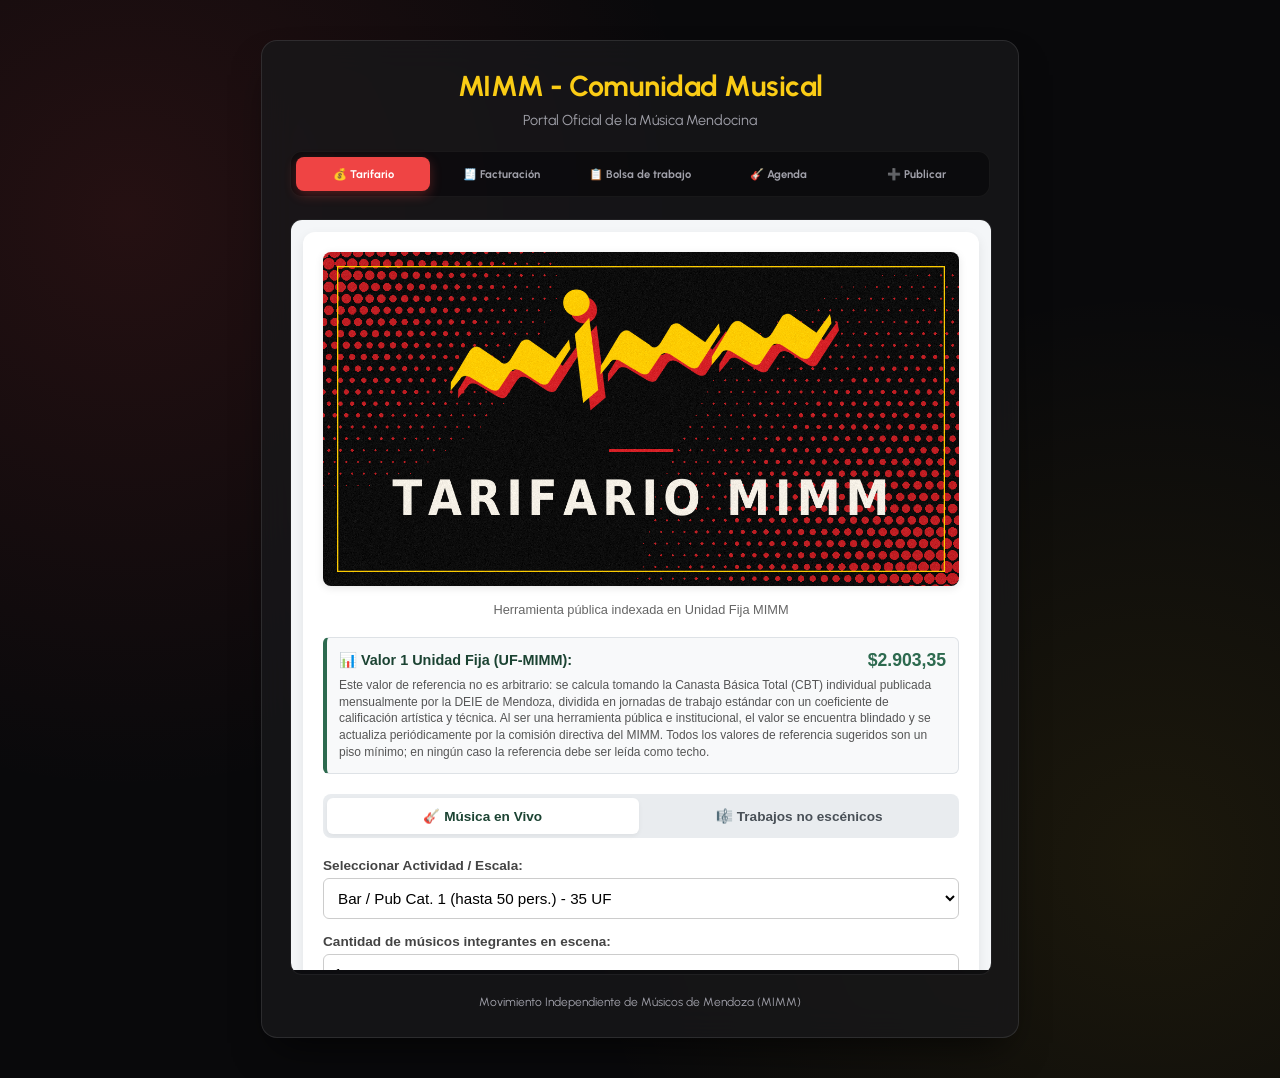
==== commit e3c21b4b: "Update index.html" ====
--- a/index.html
+++ b/index.html
@@ -69,7 +69,7 @@
             margin-bottom: 22px;
         }
 
-        /* Sistema de pestañas en el orden correcto */
+        /* Sistema de pestañas ordenadas estrictamente */
         .tabs {
             display: flex;
             gap: 4px;
@@ -82,12 +82,12 @@
         }
         .tab-btn {
             flex: 1;
-            min-width: 85px;
+            min-width: 80px;
             padding: 10px 4px;
             border: none;
             background: transparent;
             font-weight: 700;
-            font-size: 0.72rem;
+            font-size: 0.7rem;
             font-family: 'Urbanist', sans-serif;
             color: var(--text-muted);
             border-radius: 8px;
@@ -105,7 +105,7 @@
             background: rgba(255, 255, 255, 0.05);
         }
 
-        /* Contenedor del Módulo (Iframe limpio y aislado) */
+        /* Contenedor del Módulo (Iframe) */
         .module-frame-container {
             width: 100%;
             background: rgba(9, 9, 11, 0.6);
@@ -135,16 +135,16 @@
     <h2>MIMM - Comunidad Musical</h2>
     <div class="subtitle">Portal Oficial de la Música Mendocina</div>
 
-    <!-- Pestañas ordenadas estrictamente de izquierda a derecha -->
+    <!-- Pestañas ordenadas: Tarifario, Facturación, Bolsa de trabajo, Agenda, Publicar -->
     <div class="tabs">
         <button class="tab-btn active" type="button" onclick="cargarModulo('tarifario.html', this)">💰 Tarifario</button>
-        <button class="tab-btn" type="button" onclick="cargarModulo('facturacion.html', this)">🧾 Facturación</button>
+        <button class="tab-btn" type="button" onclick="cargarModulo('facturas.html', this)">🧾 Facturación</button>
         <button class="tab-btn" type="button" onclick="cargarModulo('trabajo.html', this)">📋 Bolsa de trabajo</button>
         <button class="tab-btn" type="button" onclick="cargarModulo('agenda.html', this)">🎸 Agenda</button>
         <button class="tab-btn" type="button" onclick="cargarModulo('publicar.html', this)">➕ Publicar</button>
     </div>
 
-    <!-- Contenedor modular por Iframe (inicia en tarifario.html acorde a la primera pestaña activa) -->
+    <!-- Contenedor modular por Iframe -->
     <div class="module-frame-container">
         <iframe id="moduloFrame" src="tarifario.html" title="Módulo MIMM"></iframe>
     </div>
@@ -156,11 +156,8 @@
 
 <script>
     function cargarModulo(archivoHtml, boton) {
-        // Actualizar clases activas de las pestañas
         document.querySelectorAll('.tab-btn').forEach(b => b.classList.remove('active'));
         boton.classList.add('active');
-
-        // Cambiar la fuente del iframe al archivo correspondiente
         document.getElementById('moduloFrame').src = archivoHtml;
     }
 </script>
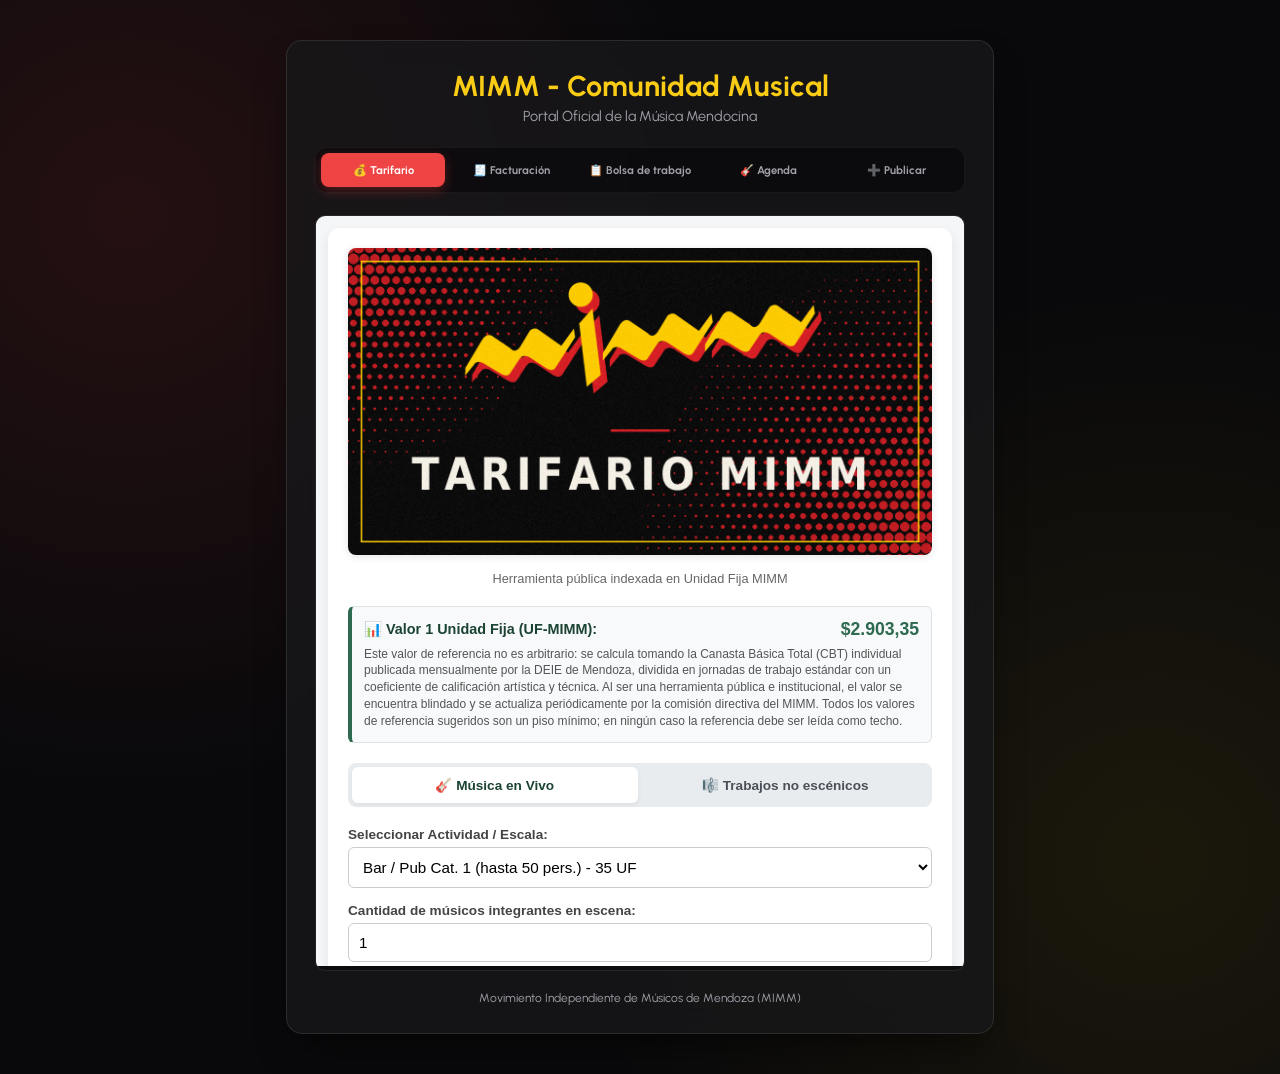
==== commit e5cd9509: "Update index.html" ====
--- a/index.html
+++ b/index.html
@@ -5,11 +5,10 @@
     <meta name="viewport" content="width=device-width, initial-scale=1.0">
     <title>MIMM - Portal de la Comunidad Musical de Mendoza</title>
     
-    <!-- Fuente Urbanist -->
+    <!-- Fuente Urbanist y PWA -->
     <link rel="preconnect" href="https://fonts.googleapis.com">
     <link rel="preconnect" href="https://fonts.gstatic.com" crossorigin>
     <link href="https://fonts.googleapis.com/css2?family=Urbanist:wght@500;600;700&display=swap" rel="stylesheet">
-    
     <link rel="manifest" href="manifest.json">
     <meta name="theme-color" content="#09090b">
 
@@ -23,6 +22,7 @@
             --accent-yellow: #facc15;
             --text-light: #f4f4f5;
             --text-muted: #a1a1aa;
+            --input-bg: rgba(9, 9, 11, 0.6);
             --radius: 16px;
         }
 
@@ -40,7 +40,7 @@
         }
 
         .container {
-            max-width: 700px;
+            max-width: 650px;
             margin: 20px auto;
             background: var(--card-bg);
             backdrop-filter: blur(16px);
@@ -56,9 +56,8 @@
             color: var(--accent-yellow);
             font-size: 1.8rem;
             margin-top: 0;
-            margin-bottom: 8px;
+            margin-bottom: 4px;
             font-weight: 700;
-            letter-spacing: -0.5px;
             text-align: center;
         }
 
@@ -69,7 +68,28 @@
             margin-bottom: 22px;
         }
 
-        /* Sistema de pestañas ordenadas estrictamente */
+        /* Buscador General */
+        .search-container {
+            margin-bottom: 18px;
+        }
+        .search-input {
+            width: 100%;
+            padding: 12px 14px;
+            border: 1px solid rgba(255, 255, 255, 0.15);
+            border-radius: 10px;
+            font-size: 15px;
+            font-family: 'Urbanist', sans-serif;
+            box-sizing: border-box;
+            background: var(--input-bg);
+            color: var(--text-light);
+            outline: none;
+        }
+        .search-input:focus {
+            border-color: var(--accent-yellow);
+            box-shadow: 0 0 0 3px rgba(250, 204, 21, 0.2);
+        }
+
+        /* Sistema de pestañas en el orden estricto solicitado */
         .tabs {
             display: flex;
             gap: 4px;
@@ -82,7 +102,7 @@
         }
         .tab-btn {
             flex: 1;
-            min-width: 80px;
+            min-width: 75px;
             padding: 10px 4px;
             border: none;
             background: transparent;
@@ -100,26 +120,113 @@
             color: white;
             box-shadow: 0 4px 12px rgba(239, 68, 68, 0.3);
         }
-        .tab-btn:hover:not(.active) {
+        .tab-content {
+            display: none;
+        }
+        .tab-content.active {
+            display: block;
+        }
+
+        /* Listados y Tarjetas */
+        .listing-card {
+            background: rgba(9, 9, 11, 0.5);
+            border: 1px solid rgba(255, 255, 255, 0.08);
+            border-left: 4px solid var(--accent-yellow);
+            padding: 16px;
+            border-radius: 10px;
+            margin-bottom: 12px;
+        }
+        .listing-card.concierto {
+            border-left-color: var(--primary-red);
+        }
+        .listing-title {
+            font-weight: 700;
+            color: var(--accent-yellow);
+            font-size: 1.05rem;
+            margin-bottom: 4px;
+        }
+        .listing-autor {
+            font-size: 0.85rem;
+            color: #fca5a5;
+            font-weight: 700;
+            margin-bottom: 6px;
+        }
+        .listing-meta {
+            font-size: 0.8rem;
+            color: var(--text-muted);
+            margin-bottom: 8px;
+            display: flex;
+            justify-content: space-between;
+            gap: 10px;
+            flex-wrap: wrap;
+        }
+        .listing-desc {
+            font-size: 0.9rem;
             color: var(--text-light);
-            background: rgba(255, 255, 255, 0.05);
-        }
-
-        /* Contenedor del Módulo (Iframe) */
-        .module-frame-container {
+            margin-bottom: 12px;
+            line-height: 1.4;
+        }
+        .wa-btn {
+            display: inline-block;
+            background-color: #25d366;
+            color: white;
+            text-decoration: none;
+            padding: 6px 12px;
+            border-radius: 6px;
+            font-size: 0.8rem;
+            font-weight: 700;
+        }
+        .empty-state, .loading-state {
+            text-align: center;
+            padding: 30px 20px;
+            color: var(--text-muted);
+            font-size: 0.9rem;
+            background: rgba(9, 9, 11, 0.4);
+            border-radius: 10px;
+            border: 1px dashed rgba(255, 255, 255, 0.15);
+        }
+
+        /* Formularios */
+        .group {
+            margin-bottom: 16px;
+        }
+        label {
+            display: block;
+            font-weight: 600;
+            margin-bottom: 6px;
+            font-size: 0.85rem;
+            color: var(--text-light);
+        }
+        select, input, textarea {
             width: 100%;
-            background: rgba(9, 9, 11, 0.6);
-            border-radius: 12px;
-            overflow: hidden;
-            border: 1px solid rgba(255, 255, 255, 0.08);
-            min-height: 750px;
-        }
-        iframe {
+            padding: 12px;
+            border: 1px solid rgba(255, 255, 255, 0.15);
+            border-radius: 10px;
+            font-size: 0.9rem;
+            font-family: 'Urbanist', sans-serif;
+            box-sizing: border-box;
+            background: var(--input-bg);
+            color: var(--text-light);
+        }
+        select option { background: #18181b; color: #f4f4f5; }
+        textarea { resize: vertical; height: 90px; }
+        
+        button.action-btn {
             width: 100%;
-            height: 750px;
+            background-color: var(--primary-red);
+            color: white;
             border: none;
-            background: transparent;
-        }
+            padding: 12px;
+            font-size: 0.95rem;
+            font-weight: 700;
+            font-family: 'Urbanist', sans-serif;
+            border-radius: 10px;
+            cursor: pointer;
+            box-shadow: 0 4px 12px rgba(239, 68, 68, 0.3);
+            transition: background-color 0.2s;
+        }
+        button.action-btn:hover { background-color: var(--hover-red); }
+        button.action-btn:disabled { background-color: #52525b; cursor: not-allowed; }
 
         .footer {
             text-align: center;
@@ -135,18 +242,111 @@
     <h2>MIMM - Comunidad Musical</h2>
     <div class="subtitle">Portal Oficial de la Música Mendocina</div>
 
-    <!-- Pestañas ordenadas: Tarifario, Facturación, Bolsa de trabajo, Agenda, Publicar -->
+    <!-- Buscador General (Se oculta en Tarifario, Facturación y Publicar) -->
+    <div class="search-container" id="buscadorContainer" style="display: none;">
+        <input type="text" id="inputBuscador" class="search-input" placeholder="🔍 Buscar por nombre, banda, instrumento o zona..." oninput="filtrarContenido()">
+    </div>
+
+    <!-- Pestañas en el orden estricto pedido: Tarifario, Facturación, Bolsa de trabajo, Agenda, Publicar -->
     <div class="tabs">
-        <button class="tab-btn active" type="button" onclick="cargarModulo('tarifario.html', this)">💰 Tarifario</button>
-        <button class="tab-btn" type="button" onclick="cargarModulo('facturas.html', this)">🧾 Facturación</button>
-        <button class="tab-btn" type="button" onclick="cargarModulo('trabajo.html', this)">📋 Bolsa de trabajo</button>
-        <button class="tab-btn" type="button" onclick="cargarModulo('agenda.html', this)">🎸 Agenda</button>
-        <button class="tab-btn" type="button" onclick="cargarModulo('publicar.html', this)">➕ Publicar</button>
-    </div>
-
-    <!-- Contenedor modular por Iframe -->
-    <div class="module-frame-container">
-        <iframe id="moduloFrame" src="tarifario.html" title="Módulo MIMM"></iframe>
+        <button class="tab-btn active" type="button" onclick="cambiarPestana('tarifario')">💰 Tarifario</button>
+        <button class="tab-btn" type="button" onclick="cambiarPestana('facturacion')">🧾 Facturación</button>
+        <button class="tab-btn" type="button" onclick="cambiarPestana('trabajo')">📋 Bolsa de trabajo</button>
+        <button class="tab-btn" type="button" onclick="cambiarPestana('agenda')">🎸 Agenda</button>
+        <button class="tab-btn" type="button" onclick="cambiarPestana('publicar')">➕ Publicar</button>
+    </div>
+
+    <!-- PESTAÑA 1: TARIFARIO (Iframe limpio apuntando a su archivo) -->
+    <div id="pestana-tarifario" class="tab-content active">
+        <div style="background: rgba(9, 9, 11, 0.6); border-radius: 10px; overflow: hidden; border: 1px solid rgba(255,255,255,0.1);">
+            <iframe src="tarifario.html" style="width: 100%; height: 750px; border: none;" title="Tarifario Oficial MIMM"></iframe>
+        </div>
+    </div>
+
+    <!-- PESTAÑA 2: FACTURACIÓN (Iframe limpio apuntando a tu archivo facturas.html) -->
+    <div id="pestana-facturacion" class="tab-content">
+        <div style="background: rgba(9, 9, 11, 0.6); border-radius: 10px; overflow: hidden; border: 1px solid rgba(255,255,255,0.1);">
+            <iframe src="facturas.html" style="width: 100%; height: 750px; border: none;" title="Módulo de Facturación MIMM"></iframe>
+        </div>
+    </div>
+
+    <!-- PESTAÑA 3: BOLSA DE TRABAJO -->
+    <div id="pestana-trabajo" class="tab-content">
+        <div class="group">
+            <label for="filtroCategoriaTrabajo">Filtrar categoría laboral:</label>
+            <select id="filtroCategoriaTrabajo" onchange="filtrarContenido()">
+                <option value="todos">Todas las categorías</option>
+                <option value="banda">Buscan Músico / Integrante</option>
+                <option value="sesionista">Sesionistas y Grabación</option>
+                <option value="tecnico">Técnicos / Sonido / Iluminación</option>
+                <option value="ofrezco">Ofrezco Servicios / Clases</option>
+            </select>
+        </div>
+        <div id="contenedorTrabajos">
+            <div class="loading-state">🔄 Conectando con la base de datos...</div>
+        </div>
+    </div>
+
+    <!-- PESTAÑA 4: AGENDA DE CONCIERTOS -->
+    <div id="pestana-agenda" class="tab-content">
+        <div id="contenedorAgenda">
+            <div class="loading-state">🔄 Cargando agenda de conciertos...</div>
+        </div>
+    </div>
+
+    <!-- PESTAÑA 5: PUBLICAR AVISO O CONCIERTO -->
+    <div id="pestana-publicar" class="tab-content">
+        <form id="formAviso" onsubmit="publicarAviso(event)">
+            <div class="group">
+                <label for="tipoPublicacion">¿Qué querés publicar?:</label>
+                <select id="tipoPublicacion" onchange="actualizarFormulario()" required>
+                    <option value="trabajo">Bolsa de Trabajo / Servicio</option>
+                    <option value="concierto">Concierto / Evento en Vivo</option>
+                </select>
+            </div>
+
+            <div class="group">
+                <label for="autorAviso">Tu Nombre / Artista o Banda:</label>
+                <input type="text" id="autorAviso" placeholder="Ej: Juan Pérez / Trío Los Cumpas" required>
+            </div>
+
+            <div class="group">
+                <label id="labelTitulo" for="tituloAviso">Título del aviso:</label>
+                <input type="text" id="tituloAviso" placeholder="Ej: Busco bajista / Presentación de disco" required>
+            </div>
+
+            <div class="group" id="grupoCatTrabajo">
+                <label for="tipoCat">Categoría laboral:</label>
+                <select id="tipoCat">
+                    <option value="banda">Buscan Músico / Integrante</option>
+                    <option value="sesionista">Sesionistas y Grabación</option>
+                    <option value="tecnico">Técnicos / Sonido / Iluminación</option>
+                    <option value="ofrezco">Ofrezco Servicios / Clases</option>
+                </select>
+            </div>
+
+            <div class="group" id="grupoFechaEvento" style="display: none;">
+                <label for="fechaEvento">Fecha y Hora del Concierto:</label>
+                <input type="text" id="fechaEvento" placeholder="Ej: Viernes 15/11 - 21:30 hs">
+            </div>
+
+            <div class="group">
+                <label id="labelZona" for="zonaAviso">Zona / Local / Departamento:</label>
+                <input type="text" id="zonaAviso" placeholder="Ej: Bar Cultural / Gran Mendoza" required>
+            </div>
+
+            <div class="group">
+                <label for="descAviso">Descripción y detalles:</label>
+                <textarea id="descAviso" placeholder="Detallá costos, entradas, requisitos..." required></textarea>
+            </div>
+
+            <div class="group">
+                <label for="telAviso">Número de WhatsApp de contacto (sin 0 ni 15):</label>
+                <input type="text" id="telAviso" placeholder="Ej: 5492611234567" required>
+            </div>
+
+            <button class="action-btn" type="submit" id="btnEnviar">Publicar en la Red</button>
+        </form>
     </div>
 
     <div class="footer">
@@ -155,10 +355,197 @@
 </div>
 
 <script>
-    function cargarModulo(archivoHtml, boton) {
+    const API_URL = "https://script.google.com/macros/s/AKfycbzd6rwNpc74Vhb-OeJHPMRhdT91sTy5jNYzTLTXBJ4rHET6a-2n46z37Dqine7Q3pk/exec";
+    let listaGlobalAvisos = [];
+
+    window.onload = function() {
+        cargarAvisos();
+    };
+
+    function cambiarPestana(pestana) {
         document.querySelectorAll('.tab-btn').forEach(b => b.classList.remove('active'));
-        boton.classList.add('active');
-        document.getElementById('moduloFrame').src = archivoHtml;
+        document.querySelectorAll('.tab-content').forEach(c => c.classList.remove('active'));
+
+        const buscador = document.getElementById('buscadorContainer');
+        if (pestana === 'trabajo' || pestana === 'agenda') {
+            buscador.style.display = 'block';
+        } else {
+            buscador.style.display = 'none';
+        }
+
+        if (pestana === 'tarifario') {
+            document.querySelectorAll('.tab-btn')[0].classList.add('active');
+            document.getElementById('pestana-tarifario').classList.add('active');
+        } else if (pestana === 'facturacion') {
+            document.querySelectorAll('.tab-btn')[1].classList.add('active');
+            document.getElementById('pestana-facturacion').classList.add('active');
+        } else if (pestana === 'trabajo') {
+            document.querySelectorAll('.tab-btn')[2].classList.add('active');
+            document.getElementById('pestana-trabajo').classList.add('active');
+        } else if (pestana === 'agenda') {
+            document.querySelectorAll('.tab-btn')[3].classList.add('active');
+            document.getElementById('pestana-agenda').classList.add('active');
+        } else if (pestana === 'publicar') {
+            document.querySelectorAll('.tab-btn')[4].classList.add('active');
+            document.getElementById('pestana-publicar').classList.add('active');
+        }
+    }
+
+    function actualizarFormulario() {
+        const tipo = document.getElementById('tipoPublicacion').value;
+        const grupoCat = document.getElementById('grupoCatTrabajo');
+        const grupoFecha = document.getElementById('grupoFechaEvento');
+        const labelTitulo = document.getElementById('labelTitulo');
+        const labelZona = document.getElementById('labelZona');
+
+        if (tipo === 'concierto') {
+            grupoCat.style.display = 'none';
+            grupoFecha.style.display = 'block';
+            labelTitulo.innerText = "Nombre del Evento / Concierto:";
+            labelZona.innerText = "Lugar / Bar / Sala y Zona:";
+        } else {
+            grupoCat.style.display = 'block';
+            grupoFecha.style.display = 'none';
+            labelTitulo.innerText = "Título del aviso:";
+            labelZona.innerText = "Zona / Departamento:";
+        }
+    }
+
+    // Carga de avisos mediante JSONP para evitar bloqueos CORS
+    function cargarAvisos() {
+        const callbackName = 'jsonp_avisos_cb_' + Math.round(100000 * Math.random());
+        const contTrabajos = document.getElementById('contenedorTrabajos');
+        const contAgenda = document.getElementById('contenedorAgenda');
+
+        window[callbackName] = function(data) {
+            delete window[callbackName];
+            const scriptTag = document.getElementById(callbackName);
+            if (scriptTag) scriptTag.remove();
+
+            if (Array.isArray(data)) {
+                listaGlobalAvisos = data.reverse();
+                renderizarListados(listaGlobalAvisos);
+            } else {
+                contTrabajos.innerHTML = `<div class="empty-state">📭 No hay avisos laborales publicados.</div>`;
+                contAgenda.innerHTML = `<div class="empty-state">🎸 No hay conciertos agendados.</div>`;
+            }
+        };
+
+        const script = document.createElement('script');
+        script.id = callbackName;
+        script.src = `${API_URL}?accion=avisos&callback=${callbackName}`;
+        script.onerror = function() {
+            delete window[callbackName];
+            script.remove();
+            contTrabajos.innerHTML = `<div class="empty-state" style="color: #ef4444;">⚠️ No se pudieron cargar los avisos.</div>`;
+            contAgenda.innerHTML = `<div class="empty-state" style="color: #ef4444;">⚠️ No se pudo cargar la agenda.</div>`;
+        };
+        document.body.appendChild(script);
+    }
+
+    function renderizarListados(datos) {
+        const contTrabajos = document.getElementById('contenedorTrabajos');
+        const contAgenda = document.getElementById('contenedorAgenda');
+        contTrabajos.innerHTML = "";
+        contAgenda.innerHTML = "";
+
+        let hayTrabajos = false;
+        let hayConciertos = false;
+
+        datos.forEach(item => {
+            const esConcierto = (item.categoria || "").toLowerCase() === 'concierto';
+            const card = document.createElement('div');
+            card.className = esConcierto ? 'listing-card concierto' : 'listing-card';
+            card.setAttribute('data-cat', (item.categoria || 'trabajo').toLowerCase());
+            card.setAttribute('data-texto', `${item.autor || ''} ${item.titulo} ${item.zona} ${item.descripcion}`.toLowerCase());
+
+            let telLimpio = (item.whatsapp || "").replace(/\D/g, '');
+            const mensajeWa = encodeURIComponent(`Hola ${item.autor || 'colega'}, me interesa tu publicación "${item.titulo}" vista en el MIMM.`);
+            let infoFecha = (esConcierto && item.fechaEvento) ? `<span>📅 ${item.fechaEvento}</span>` : '';
+
+            card.innerHTML = `
+                <div class="listing-title">${item.titulo}</div>
+                <div class="listing-autor">👤 Publicado por: ${item.autor || 'Comunidad MIMM'}</div>
+                <div class="listing-meta">
+                    <span>📍 ${item.zona}</span>
+                    ${infoFecha}
+                </div>
+                <div class="listing-desc">${item.descripcion}</div>
+                <a href="https://wa.me/${telLimpio}?text=${mensajeWa}" class="wa-btn" target="_blank">💬 Contactar por WhatsApp</a>
+            `;
+
+            if (esConcierto) {
+                contAgenda.appendChild(card);
+                hayConciertos = true;
+            } else {
+                contTrabajos.appendChild(card);
+                hayTrabajos = true;
+            }
+        });
+
+        if (!hayTrabajos) contTrabajos.innerHTML = `<div class="empty-state">📭 No hay avisos laborales publicados en esta categoría.</div>`;
+        if (!hayConciertos) contAgenda.innerHTML = `<div class="empty-state">🎸 No hay conciertos agendados por el momento.</div>`;
+        filtrarContenido();
+    }
+
+    function filtrarContenido() {
+        const textoBusqueda = document.getElementById('inputBuscador').value.toLowerCase();
+        const categoriaTrabajo = document.getElementById('filtroCategoriaTrabajo').value;
+        
+        document.querySelectorAll('.listing-card').forEach(card => {
+            const cat = card.getAttribute('data-cat');
+            const textoCard = card.getAttribute('data-texto');
+            if(!textoCard) return;
+            
+            const coincideTexto = textoCard.includes(textoBusqueda);
+            if (cat === 'concierto') {
+                card.style.display = coincideTexto ? 'block' : 'none';
+            } else {
+                const coincideCat = (categoriaTrabajo === 'todos' || cat === categoriaTrabajo);
+                card.style.display = (coincideCat && coincideTexto) ? 'block' : 'none';
+            }
+        });
+    }
+
+    function publicarAviso(event) {
+        event.preventDefault();
+        const btnEnviar = document.getElementById('btnEnviar');
+        btnEnviar.disabled = true;
+        btnEnviar.innerText = "Publicando...";
+
+        const tipo = document.getElementById('tipoPublicacion').value;
+        const datos = {
+            tipo: "aviso", // Clave para que el backend sepa que es un aviso
+            autor: document.getElementById('autorAviso').value,
+            titulo: document.getElementById('tituloAviso').value,
+            categoria: tipo === 'concierto' ? 'concierto' : document.getElementById('tipoCat').value,
+            zona: document.getElementById('zonaAviso').value,
+            descripcion: document.getElementById('descAviso').value,
+            whatsapp: document.getElementById('telAviso').value,
+            fechaEvento: tipo === 'concierto' ? document.getElementById('fechaEvento').value : ''
+        };
+
+        fetch(API_URL, {
+            method: "POST",
+            redirect: "follow",
+            body: JSON.stringify(datos)
+        })
+        .then(() => {
+            alert('¡Publicación realizada con éxito en la red del MIMM!');
+            document.getElementById('formAviso').reset();
+            cambiarPestana(tipo === 'concierto' ? 'agenda' : 'trabajo');
+            setTimeout(cargarAvisos, 1000);
+        })
+        .catch(error => {
+            console.error("Error:", error);
+            alert('¡Publicación realizada con éxito!');
+            document.getElementById('formAviso').reset();
+            setTimeout(cargarAvisos, 1000);
+        })
+        .finally(() => {
+            btnEnviar.disabled = false;
+            btnEnviar.innerText = "Publicar en la Red";
+        });
     }
 </script>
 
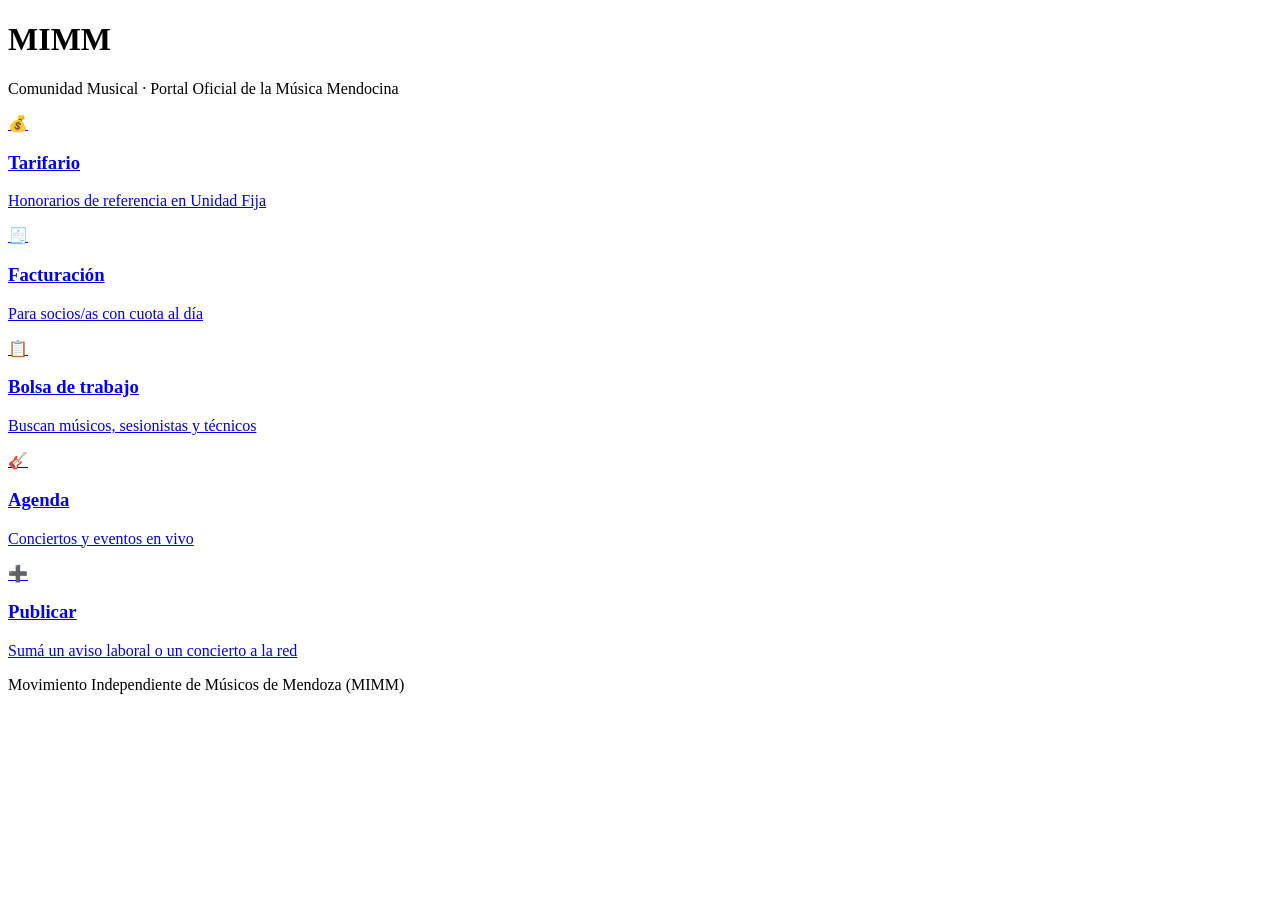
==== commit 5edd0f52: "Refactor index.html for improved structure and styles Updated viewport meta tag and linked external " ====
--- a/index.html
+++ b/index.html
@@ -2,552 +2,60 @@
 <html lang="es">
 <head>
     <meta charset="UTF-8">
-    <meta name="viewport" content="width=device-width, initial-scale=1.0">
-    <title>MIMM - Portal de la Comunidad Musical de Mendoza</title>
-    
-    <!-- Fuente Urbanist y PWA -->
+    <meta name="viewport" content="width=device-width, initial-scale=1.0, viewport-fit=cover">
+    <title>MIMM - APP de la Comunidad Musical de Mendoza</title>
+
     <link rel="preconnect" href="https://fonts.googleapis.com">
     <link rel="preconnect" href="https://fonts.gstatic.com" crossorigin>
     <link href="https://fonts.googleapis.com/css2?family=Urbanist:wght@500;600;700&display=swap" rel="stylesheet">
     <link rel="manifest" href="manifest.json">
     <meta name="theme-color" content="#09090b">
-
-    <style>
-        :root {
-            --bg-deep: #09090b;
-            --card-bg: rgba(24, 24, 27, 0.75);
-            --card-border: rgba(255, 255, 255, 0.1);
-            --primary-red: #ef4444;
-            --hover-red: #dc2626;
-            --accent-yellow: #facc15;
-            --text-light: #f4f4f5;
-            --text-muted: #a1a1aa;
-            --input-bg: rgba(9, 9, 11, 0.6);
-            --radius: 16px;
-        }
-
-        body {
-            font-family: 'Urbanist', sans-serif, system-ui;
-            background-color: var(--bg-deep);
-            background-image: 
-                radial-gradient(circle at 10% 20%, rgba(239, 68, 68, 0.12) 0%, transparent 40%),
-                radial-gradient(circle at 90% 80%, rgba(250, 204, 21, 0.08) 0%, transparent 40%);
-            color: var(--text-light);
-            margin: 0;
-            padding: 20px;
-            min-height: 100vh;
-            -webkit-font-smoothing: antialiased;
-        }
-
-        .container {
-            max-width: 650px;
-            margin: 20px auto;
-            background: var(--card-bg);
-            backdrop-filter: blur(16px);
-            -webkit-backdrop-filter: blur(16px);
-            border: 1px solid var(--card-border);
-            padding: 28px;
-            border-radius: var(--radius);
-            box-shadow: 0 20px 40px -15px rgba(0, 0, 0, 0.7);
-        }
-
-        h2 {
-            font-family: 'Urbanist', sans-serif;
-            color: var(--accent-yellow);
-            font-size: 1.8rem;
-            margin-top: 0;
-            margin-bottom: 4px;
-            font-weight: 700;
-            text-align: center;
-        }
-
-        .subtitle {
-            text-align: center;
-            color: var(--text-muted);
-            font-size: 0.9rem;
-            margin-bottom: 22px;
-        }
-
-        /* Buscador General */
-        .search-container {
-            margin-bottom: 18px;
-        }
-        .search-input {
-            width: 100%;
-            padding: 12px 14px;
-            border: 1px solid rgba(255, 255, 255, 0.15);
-            border-radius: 10px;
-            font-size: 15px;
-            font-family: 'Urbanist', sans-serif;
-            box-sizing: border-box;
-            background: var(--input-bg);
-            color: var(--text-light);
-            outline: none;
-        }
-        .search-input:focus {
-            border-color: var(--accent-yellow);
-            box-shadow: 0 0 0 3px rgba(250, 204, 21, 0.2);
-        }
-
-        /* Sistema de pestañas en el orden estricto solicitado */
-        .tabs {
-            display: flex;
-            gap: 4px;
-            margin-bottom: 22px;
-            background: rgba(0, 0, 0, 0.4);
-            padding: 5px;
-            border-radius: 12px;
-            border: 1px solid rgba(255, 255, 255, 0.05);
-            flex-wrap: wrap;
-        }
-        .tab-btn {
-            flex: 1;
-            min-width: 75px;
-            padding: 10px 4px;
-            border: none;
-            background: transparent;
-            font-weight: 700;
-            font-size: 0.7rem;
-            font-family: 'Urbanist', sans-serif;
-            color: var(--text-muted);
-            border-radius: 8px;
-            cursor: pointer;
-            transition: all 0.2s;
-            text-align: center;
-        }
-        .tab-btn.active {
-            background: var(--primary-red);
-            color: white;
-            box-shadow: 0 4px 12px rgba(239, 68, 68, 0.3);
-        }
-        .tab-content {
-            display: none;
-        }
-        .tab-content.active {
-            display: block;
-        }
-
-        /* Listados y Tarjetas */
-        .listing-card {
-            background: rgba(9, 9, 11, 0.5);
-            border: 1px solid rgba(255, 255, 255, 0.08);
-            border-left: 4px solid var(--accent-yellow);
-            padding: 16px;
-            border-radius: 10px;
-            margin-bottom: 12px;
-        }
-        .listing-card.concierto {
-            border-left-color: var(--primary-red);
-        }
-        .listing-title {
-            font-weight: 700;
-            color: var(--accent-yellow);
-            font-size: 1.05rem;
-            margin-bottom: 4px;
-        }
-        .listing-autor {
-            font-size: 0.85rem;
-            color: #fca5a5;
-            font-weight: 700;
-            margin-bottom: 6px;
-        }
-        .listing-meta {
-            font-size: 0.8rem;
-            color: var(--text-muted);
-            margin-bottom: 8px;
-            display: flex;
-            justify-content: space-between;
-            gap: 10px;
-            flex-wrap: wrap;
-        }
-        .listing-desc {
-            font-size: 0.9rem;
-            color: var(--text-light);
-            margin-bottom: 12px;
-            line-height: 1.4;
-        }
-        .wa-btn {
-            display: inline-block;
-            background-color: #25d366;
-            color: white;
-            text-decoration: none;
-            padding: 6px 12px;
-            border-radius: 6px;
-            font-size: 0.8rem;
-            font-weight: 700;
-        }
-        .empty-state, .loading-state {
-            text-align: center;
-            padding: 30px 20px;
-            color: var(--text-muted);
-            font-size: 0.9rem;
-            background: rgba(9, 9, 11, 0.4);
-            border-radius: 10px;
-            border: 1px dashed rgba(255, 255, 255, 0.15);
-        }
-
-        /* Formularios */
-        .group {
-            margin-bottom: 16px;
-        }
-        label {
-            display: block;
-            font-weight: 600;
-            margin-bottom: 6px;
-            font-size: 0.85rem;
-            color: var(--text-light);
-        }
-        select, input, textarea {
-            width: 100%;
-            padding: 12px;
-            border: 1px solid rgba(255, 255, 255, 0.15);
-            border-radius: 10px;
-            font-size: 0.9rem;
-            font-family: 'Urbanist', sans-serif;
-            box-sizing: border-box;
-            background: var(--input-bg);
-            color: var(--text-light);
-        }
-        select option { background: #18181b; color: #f4f4f5; }
-        textarea { resize: vertical; height: 90px; }
-        
-        button.action-btn {
-            width: 100%;
-            background-color: var(--primary-red);
-            color: white;
-            border: none;
-            padding: 12px;
-            font-size: 0.95rem;
-            font-weight: 700;
-            font-family: 'Urbanist', sans-serif;
-            border-radius: 10px;
-            cursor: pointer;
-            box-shadow: 0 4px 12px rgba(239, 68, 68, 0.3);
-            transition: background-color 0.2s;
-        }
-        button.action-btn:hover { background-color: var(--hover-red); }
-        button.action-btn:disabled { background-color: #52525b; cursor: not-allowed; }
-
-        .footer {
-            text-align: center;
-            margin-top: 20px;
-            font-size: 0.75rem;
-            color: var(--text-muted);
-        }
-    </style>
+    <link rel="stylesheet" href="mimm.css">
 </head>
 <body>
 
-<div class="container">
-    <h2>MIMM - Comunidad Musical</h2>
-    <div class="subtitle">Portal Oficial de la Música Mendocina</div>
-
-    <!-- Buscador General (Se oculta en Tarifario, Facturación y Publicar) -->
-    <div class="search-container" id="buscadorContainer" style="display: none;">
-        <input type="text" id="inputBuscador" class="search-input" placeholder="🔍 Buscar por nombre, banda, instrumento o zona..." oninput="filtrarContenido()">
+<main class="page">
+    <div class="hero">
+        <h1>MIMM</h1>
+        <p>Comunidad Musical · Portal Oficial de la Música Mendocina</p>
     </div>
 
-    <!-- Pestañas en el orden estricto pedido: Tarifario, Facturación, Bolsa de trabajo, Agenda, Publicar -->
-    <div class="tabs">
-        <button class="tab-btn active" type="button" onclick="cambiarPestana('tarifario')">💰 Tarifario</button>
-        <button class="tab-btn" type="button" onclick="cambiarPestana('facturacion')">🧾 Facturación</button>
-        <button class="tab-btn" type="button" onclick="cambiarPestana('trabajo')">📋 Bolsa de trabajo</button>
-        <button class="tab-btn" type="button" onclick="cambiarPestana('agenda')">🎸 Agenda</button>
-        <button class="tab-btn" type="button" onclick="cambiarPestana('publicar')">➕ Publicar</button>
+    <div class="home-grid">
+        <a class="home-card" href="tarifario.html">
+            <span class="ico">💰</span>
+            <h3>Tarifario</h3>
+            <p>Honorarios de referencia en Unidad Fija</p>
+        </a>
+        <a class="home-card" href="facturas.html">
+            <span class="ico">🧾</span>
+            <h3>Facturación</h3>
+            <p>Para socios/as con cuota al día</p>
+        </a>
+        <a class="home-card" href="bolsa.html">
+            <span class="ico">📋</span>
+            <h3>Bolsa de trabajo</h3>
+            <p>Buscan músicos, sesionistas y técnicos</p>
+        </a>
+        <a class="home-card" href="agenda.html">
+            <span class="ico">🎸</span>
+            <h3>Agenda</h3>
+            <p>Conciertos y eventos en vivo</p>
+        </a>
+        <a class="home-card wide" href="publicar.html">
+            <span class="ico">➕</span>
+            <div>
+                <h3>Publicar</h3>
+                <p>Sumá un aviso laboral o un concierto a la red</p>
+            </div>
+        </a>
     </div>
 
-    <!-- PESTAÑA 1: TARIFARIO (Iframe limpio apuntando a su archivo) -->
-    <div id="pestana-tarifario" class="tab-content active">
-        <div style="background: rgba(9, 9, 11, 0.6); border-radius: 10px; overflow: hidden; border: 1px solid rgba(255,255,255,0.1);">
-            <iframe src="tarifario.html" style="width: 100%; height: 750px; border: none;" title="Tarifario Oficial MIMM"></iframe>
-        </div>
-    </div>
+    <div class="footer">Movimiento Independiente de Músicos de Mendoza (MIMM)</div>
+</main>
 
-    <!-- PESTAÑA 2: FACTURACIÓN (Iframe limpio apuntando a tu archivo facturas.html) -->
-    <div id="pestana-facturacion" class="tab-content">
-        <div style="background: rgba(9, 9, 11, 0.6); border-radius: 10px; overflow: hidden; border: 1px solid rgba(255,255,255,0.1);">
-            <iframe src="facturas.html" style="width: 100%; height: 750px; border: none;" title="Módulo de Facturación MIMM"></iframe>
-        </div>
-    </div>
+<nav class="bottom-nav" id="bottomNav"></nav>
 
-    <!-- PESTAÑA 3: BOLSA DE TRABAJO -->
-    <div id="pestana-trabajo" class="tab-content">
-        <div class="group">
-            <label for="filtroCategoriaTrabajo">Filtrar categoría laboral:</label>
-            <select id="filtroCategoriaTrabajo" onchange="filtrarContenido()">
-                <option value="todos">Todas las categorías</option>
-                <option value="banda">Buscan Músico / Integrante</option>
-                <option value="sesionista">Sesionistas y Grabación</option>
-                <option value="tecnico">Técnicos / Sonido / Iluminación</option>
-                <option value="ofrezco">Ofrezco Servicios / Clases</option>
-            </select>
-        </div>
-        <div id="contenedorTrabajos">
-            <div class="loading-state">🔄 Conectando con la base de datos...</div>
-        </div>
-    </div>
-
-    <!-- PESTAÑA 4: AGENDA DE CONCIERTOS -->
-    <div id="pestana-agenda" class="tab-content">
-        <div id="contenedorAgenda">
-            <div class="loading-state">🔄 Cargando agenda de conciertos...</div>
-        </div>
-    </div>
-
-    <!-- PESTAÑA 5: PUBLICAR AVISO O CONCIERTO -->
-    <div id="pestana-publicar" class="tab-content">
-        <form id="formAviso" onsubmit="publicarAviso(event)">
-            <div class="group">
-                <label for="tipoPublicacion">¿Qué querés publicar?:</label>
-                <select id="tipoPublicacion" onchange="actualizarFormulario()" required>
-                    <option value="trabajo">Bolsa de Trabajo / Servicio</option>
-                    <option value="concierto">Concierto / Evento en Vivo</option>
-                </select>
-            </div>
-
-            <div class="group">
-                <label for="autorAviso">Tu Nombre / Artista o Banda:</label>
-                <input type="text" id="autorAviso" placeholder="Ej: Juan Pérez / Trío Los Cumpas" required>
-            </div>
-
-            <div class="group">
-                <label id="labelTitulo" for="tituloAviso">Título del aviso:</label>
-                <input type="text" id="tituloAviso" placeholder="Ej: Busco bajista / Presentación de disco" required>
-            </div>
-
-            <div class="group" id="grupoCatTrabajo">
-                <label for="tipoCat">Categoría laboral:</label>
-                <select id="tipoCat">
-                    <option value="banda">Buscan Músico / Integrante</option>
-                    <option value="sesionista">Sesionistas y Grabación</option>
-                    <option value="tecnico">Técnicos / Sonido / Iluminación</option>
-                    <option value="ofrezco">Ofrezco Servicios / Clases</option>
-                </select>
-            </div>
-
-            <div class="group" id="grupoFechaEvento" style="display: none;">
-                <label for="fechaEvento">Fecha y Hora del Concierto:</label>
-                <input type="text" id="fechaEvento" placeholder="Ej: Viernes 15/11 - 21:30 hs">
-            </div>
-
-            <div class="group">
-                <label id="labelZona" for="zonaAviso">Zona / Local / Departamento:</label>
-                <input type="text" id="zonaAviso" placeholder="Ej: Bar Cultural / Gran Mendoza" required>
-            </div>
-
-            <div class="group">
-                <label for="descAviso">Descripción y detalles:</label>
-                <textarea id="descAviso" placeholder="Detallá costos, entradas, requisitos..." required></textarea>
-            </div>
-
-            <div class="group">
-                <label for="telAviso">Número de WhatsApp de contacto (sin 0 ni 15):</label>
-                <input type="text" id="telAviso" placeholder="Ej: 5492611234567" required>
-            </div>
-
-            <button class="action-btn" type="submit" id="btnEnviar">Publicar en la Red</button>
-        </form>
-    </div>
-
-    <div class="footer">
-        Movimiento Independiente de Músicos de Mendoza (MIMM)
-    </div>
-</div>
-
-<script>
-    const API_URL = "https://script.google.com/macros/s/AKfycbzd6rwNpc74Vhb-OeJHPMRhdT91sTy5jNYzTLTXBJ4rHET6a-2n46z37Dqine7Q3pk/exec";
-    let listaGlobalAvisos = [];
-
-    window.onload = function() {
-        cargarAvisos();
-    };
-
-    function cambiarPestana(pestana) {
-        document.querySelectorAll('.tab-btn').forEach(b => b.classList.remove('active'));
-        document.querySelectorAll('.tab-content').forEach(c => c.classList.remove('active'));
-
-        const buscador = document.getElementById('buscadorContainer');
-        if (pestana === 'trabajo' || pestana === 'agenda') {
-            buscador.style.display = 'block';
-        } else {
-            buscador.style.display = 'none';
-        }
-
-        if (pestana === 'tarifario') {
-            document.querySelectorAll('.tab-btn')[0].classList.add('active');
-            document.getElementById('pestana-tarifario').classList.add('active');
-        } else if (pestana === 'facturacion') {
-            document.querySelectorAll('.tab-btn')[1].classList.add('active');
-            document.getElementById('pestana-facturacion').classList.add('active');
-        } else if (pestana === 'trabajo') {
-            document.querySelectorAll('.tab-btn')[2].classList.add('active');
-            document.getElementById('pestana-trabajo').classList.add('active');
-        } else if (pestana === 'agenda') {
-            document.querySelectorAll('.tab-btn')[3].classList.add('active');
-            document.getElementById('pestana-agenda').classList.add('active');
-        } else if (pestana === 'publicar') {
-            document.querySelectorAll('.tab-btn')[4].classList.add('active');
-            document.getElementById('pestana-publicar').classList.add('active');
-        }
-    }
-
-    function actualizarFormulario() {
-        const tipo = document.getElementById('tipoPublicacion').value;
-        const grupoCat = document.getElementById('grupoCatTrabajo');
-        const grupoFecha = document.getElementById('grupoFechaEvento');
-        const labelTitulo = document.getElementById('labelTitulo');
-        const labelZona = document.getElementById('labelZona');
-
-        if (tipo === 'concierto') {
-            grupoCat.style.display = 'none';
-            grupoFecha.style.display = 'block';
-            labelTitulo.innerText = "Nombre del Evento / Concierto:";
-            labelZona.innerText = "Lugar / Bar / Sala y Zona:";
-        } else {
-            grupoCat.style.display = 'block';
-            grupoFecha.style.display = 'none';
-            labelTitulo.innerText = "Título del aviso:";
-            labelZona.innerText = "Zona / Departamento:";
-        }
-    }
-
-    // Carga de avisos mediante JSONP para evitar bloqueos CORS
-    function cargarAvisos() {
-        const callbackName = 'jsonp_avisos_cb_' + Math.round(100000 * Math.random());
-        const contTrabajos = document.getElementById('contenedorTrabajos');
-        const contAgenda = document.getElementById('contenedorAgenda');
-
-        window[callbackName] = function(data) {
-            delete window[callbackName];
-            const scriptTag = document.getElementById(callbackName);
-            if (scriptTag) scriptTag.remove();
-
-            if (Array.isArray(data)) {
-                listaGlobalAvisos = data.reverse();
-                renderizarListados(listaGlobalAvisos);
-            } else {
-                contTrabajos.innerHTML = `<div class="empty-state">📭 No hay avisos laborales publicados.</div>`;
-                contAgenda.innerHTML = `<div class="empty-state">🎸 No hay conciertos agendados.</div>`;
-            }
-        };
-
-        const script = document.createElement('script');
-        script.id = callbackName;
-        script.src = `${API_URL}?accion=avisos&callback=${callbackName}`;
-        script.onerror = function() {
-            delete window[callbackName];
-            script.remove();
-            contTrabajos.innerHTML = `<div class="empty-state" style="color: #ef4444;">⚠️ No se pudieron cargar los avisos.</div>`;
-            contAgenda.innerHTML = `<div class="empty-state" style="color: #ef4444;">⚠️ No se pudo cargar la agenda.</div>`;
-        };
-        document.body.appendChild(script);
-    }
-
-    function renderizarListados(datos) {
-        const contTrabajos = document.getElementById('contenedorTrabajos');
-        const contAgenda = document.getElementById('contenedorAgenda');
-        contTrabajos.innerHTML = "";
-        contAgenda.innerHTML = "";
-
-        let hayTrabajos = false;
-        let hayConciertos = false;
-
-        datos.forEach(item => {
-            const esConcierto = (item.categoria || "").toLowerCase() === 'concierto';
-            const card = document.createElement('div');
-            card.className = esConcierto ? 'listing-card concierto' : 'listing-card';
-            card.setAttribute('data-cat', (item.categoria || 'trabajo').toLowerCase());
-            card.setAttribute('data-texto', `${item.autor || ''} ${item.titulo} ${item.zona} ${item.descripcion}`.toLowerCase());
-
-            let telLimpio = (item.whatsapp || "").replace(/\D/g, '');
-            const mensajeWa = encodeURIComponent(`Hola ${item.autor || 'colega'}, me interesa tu publicación "${item.titulo}" vista en el MIMM.`);
-            let infoFecha = (esConcierto && item.fechaEvento) ? `<span>📅 ${item.fechaEvento}</span>` : '';
-
-            card.innerHTML = `
-                <div class="listing-title">${item.titulo}</div>
-                <div class="listing-autor">👤 Publicado por: ${item.autor || 'Comunidad MIMM'}</div>
-                <div class="listing-meta">
-                    <span>📍 ${item.zona}</span>
-                    ${infoFecha}
-                </div>
-                <div class="listing-desc">${item.descripcion}</div>
-                <a href="https://wa.me/${telLimpio}?text=${mensajeWa}" class="wa-btn" target="_blank">💬 Contactar por WhatsApp</a>
-            `;
-
-            if (esConcierto) {
-                contAgenda.appendChild(card);
-                hayConciertos = true;
-            } else {
-                contTrabajos.appendChild(card);
-                hayTrabajos = true;
-            }
-        });
-
-        if (!hayTrabajos) contTrabajos.innerHTML = `<div class="empty-state">📭 No hay avisos laborales publicados en esta categoría.</div>`;
-        if (!hayConciertos) contAgenda.innerHTML = `<div class="empty-state">🎸 No hay conciertos agendados por el momento.</div>`;
-        filtrarContenido();
-    }
-
-    function filtrarContenido() {
-        const textoBusqueda = document.getElementById('inputBuscador').value.toLowerCase();
-        const categoriaTrabajo = document.getElementById('filtroCategoriaTrabajo').value;
-        
-        document.querySelectorAll('.listing-card').forEach(card => {
-            const cat = card.getAttribute('data-cat');
-            const textoCard = card.getAttribute('data-texto');
-            if(!textoCard) return;
-            
-            const coincideTexto = textoCard.includes(textoBusqueda);
-            if (cat === 'concierto') {
-                card.style.display = coincideTexto ? 'block' : 'none';
-            } else {
-                const coincideCat = (categoriaTrabajo === 'todos' || cat === categoriaTrabajo);
-                card.style.display = (coincideCat && coincideTexto) ? 'block' : 'none';
-            }
-        });
-    }
-
-    function publicarAviso(event) {
-        event.preventDefault();
-        const btnEnviar = document.getElementById('btnEnviar');
-        btnEnviar.disabled = true;
-        btnEnviar.innerText = "Publicando...";
-
-        const tipo = document.getElementById('tipoPublicacion').value;
-        const datos = {
-            tipo: "aviso", // Clave para que el backend sepa que es un aviso
-            autor: document.getElementById('autorAviso').value,
-            titulo: document.getElementById('tituloAviso').value,
-            categoria: tipo === 'concierto' ? 'concierto' : document.getElementById('tipoCat').value,
-            zona: document.getElementById('zonaAviso').value,
-            descripcion: document.getElementById('descAviso').value,
-            whatsapp: document.getElementById('telAviso').value,
-            fechaEvento: tipo === 'concierto' ? document.getElementById('fechaEvento').value : ''
-        };
-
-        fetch(API_URL, {
-            method: "POST",
-            redirect: "follow",
-            body: JSON.stringify(datos)
-        })
-        .then(() => {
-            alert('¡Publicación realizada con éxito en la red del MIMM!');
-            document.getElementById('formAviso').reset();
-            cambiarPestana(tipo === 'concierto' ? 'agenda' : 'trabajo');
-            setTimeout(cargarAvisos, 1000);
-        })
-        .catch(error => {
-            console.error("Error:", error);
-            alert('¡Publicación realizada con éxito!');
-            document.getElementById('formAviso').reset();
-            setTimeout(cargarAvisos, 1000);
-        })
-        .finally(() => {
-            btnEnviar.disabled = false;
-            btnEnviar.innerText = "Publicar en la Red";
-        });
-    }
-</script>
-
+<script src="mimm.js"></script>
 </body>
 </html>
+</html>
